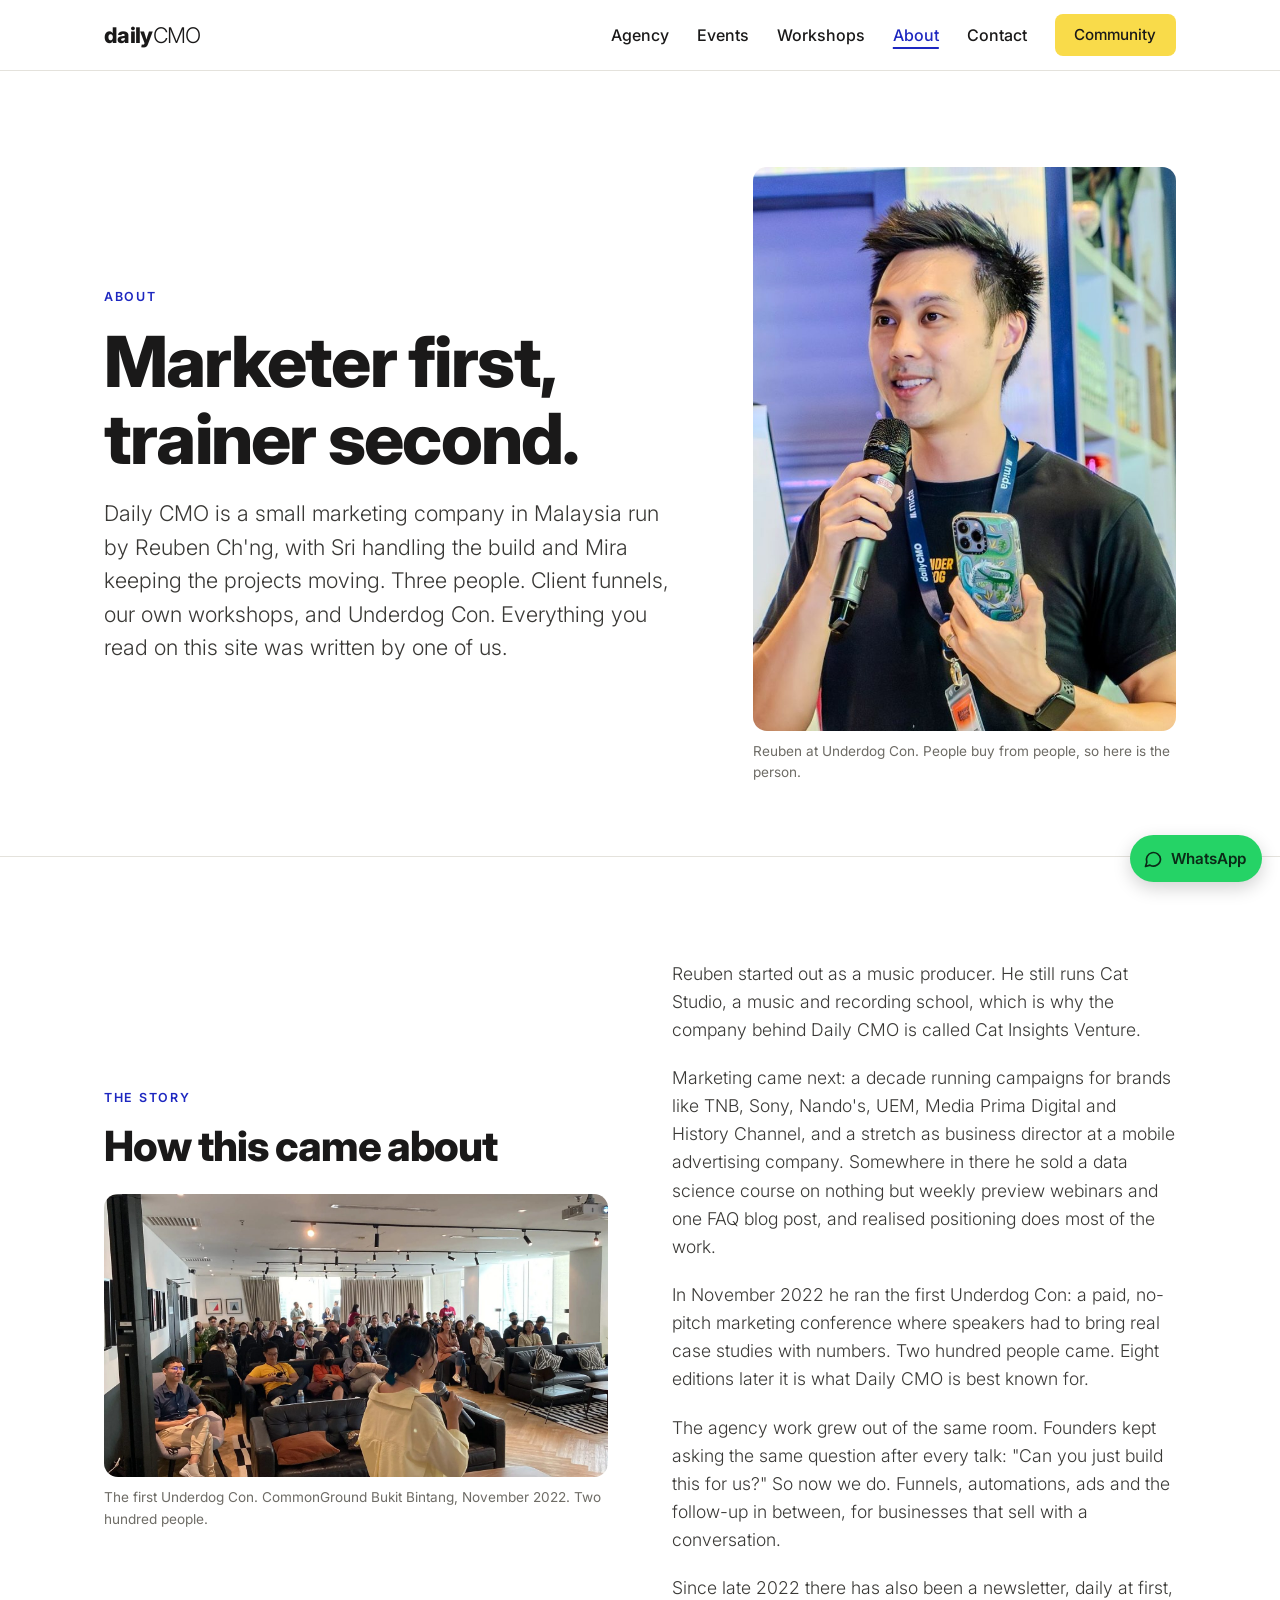
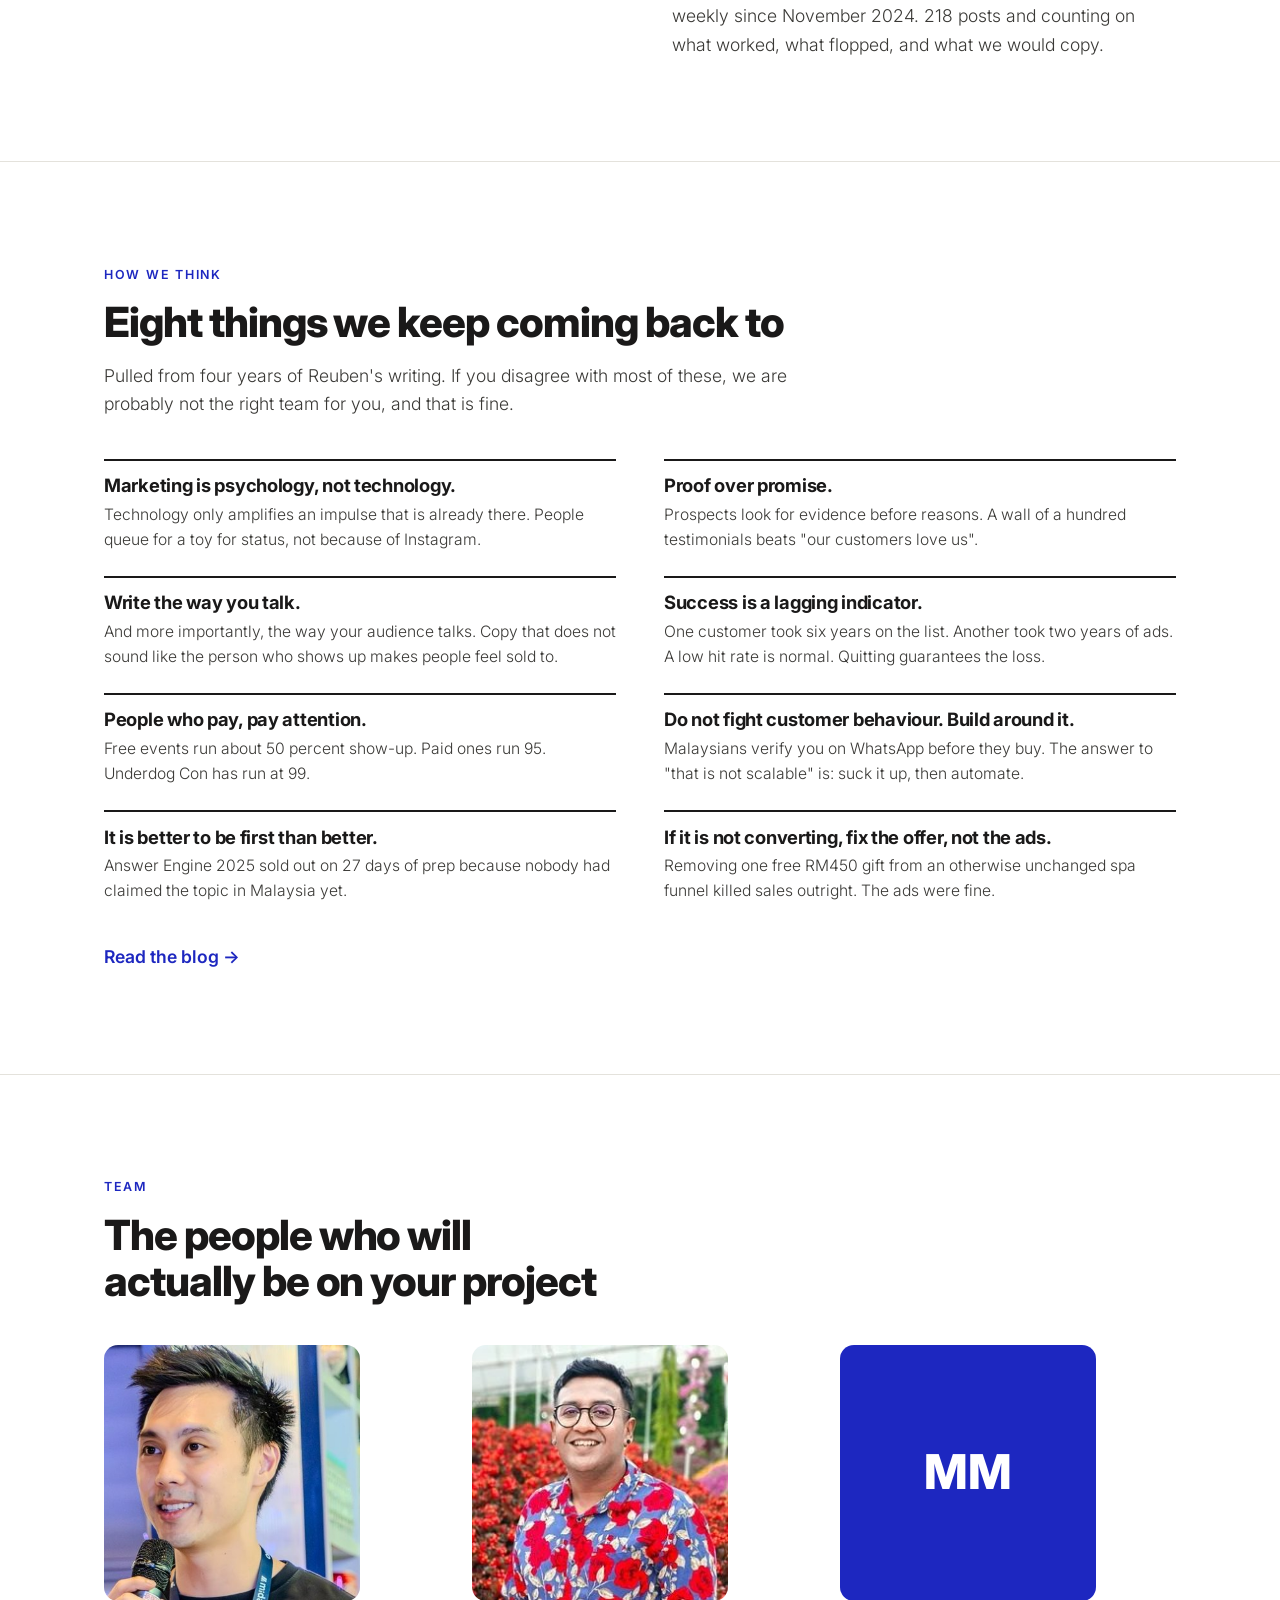
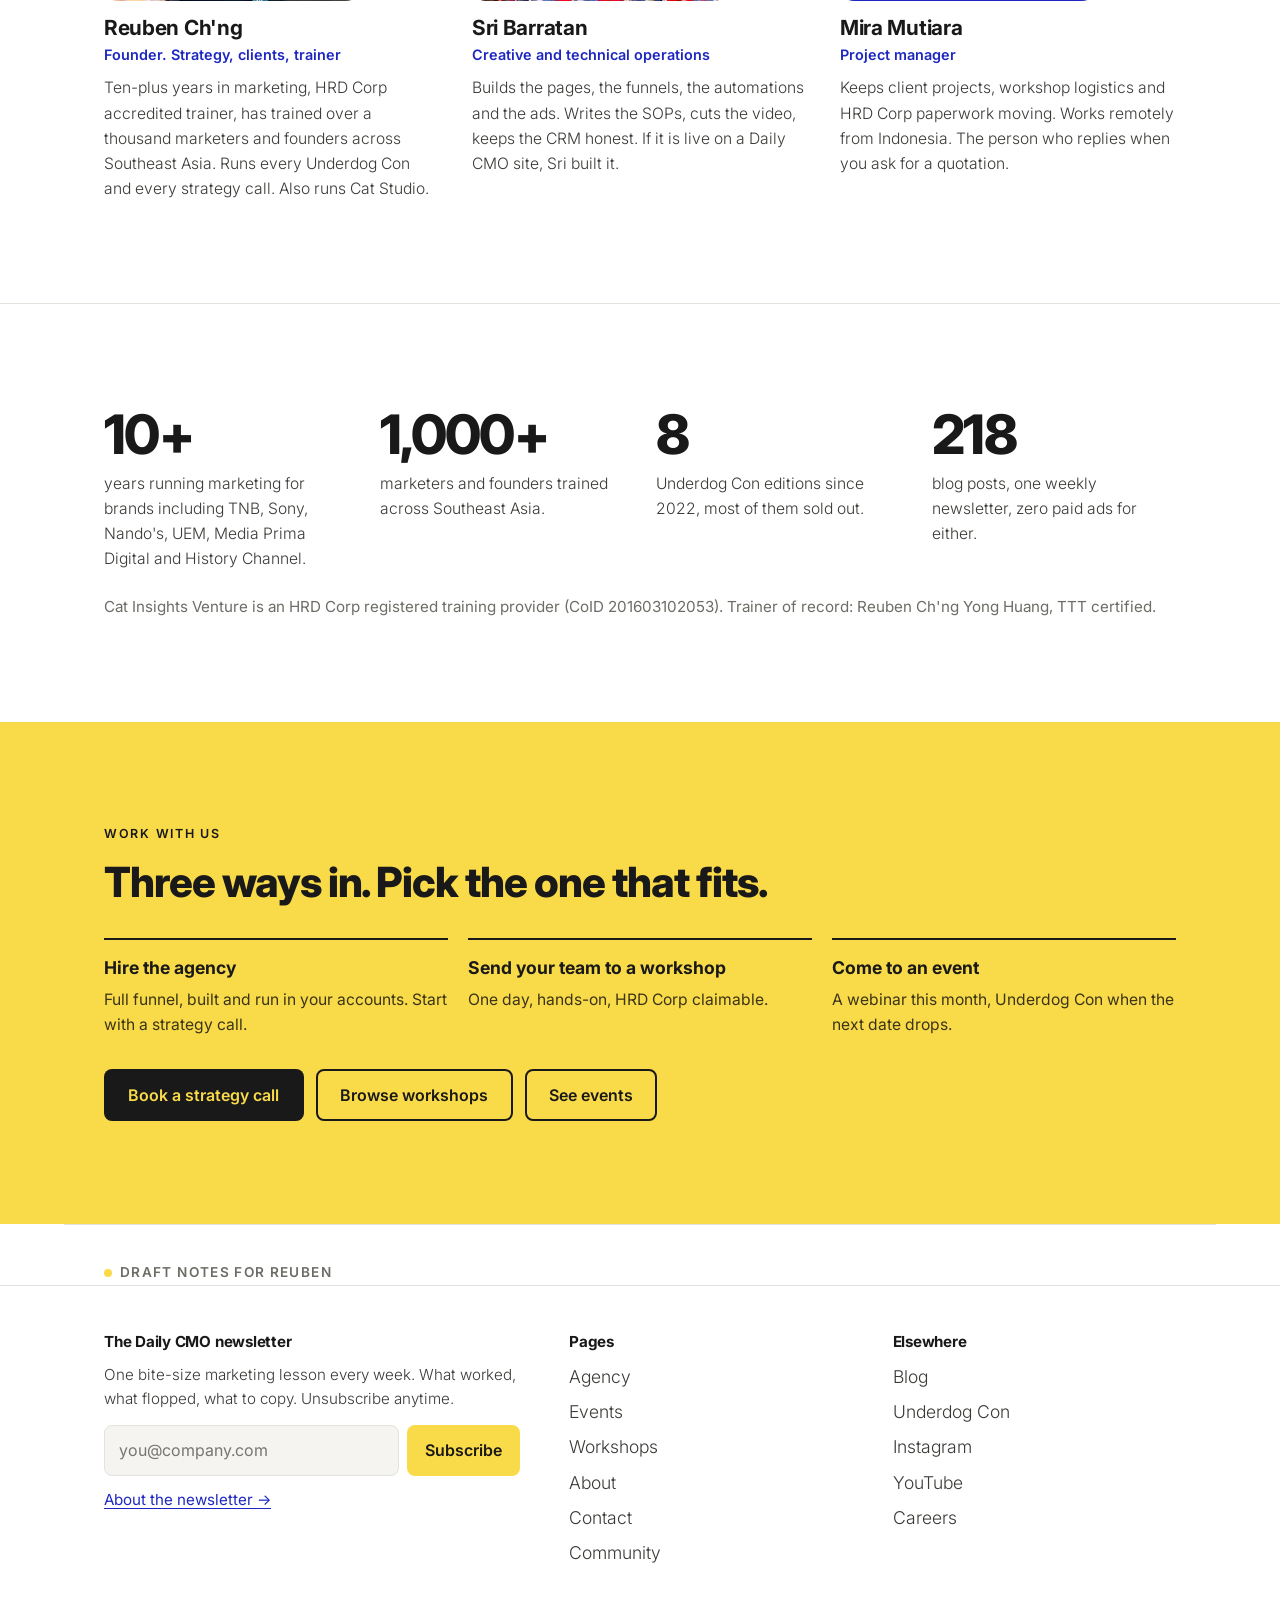
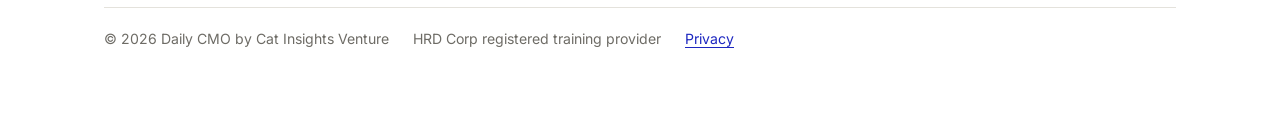
==== about.html @ 2d136c42 "Draft site v3: 8 pages, brand styles, photos" ====
<!doctype html>
<html lang="en">
<head>
<meta charset="utf-8">
<meta name="viewport" content="width=device-width, initial-scale=1">
<title>About | Daily CMO</title>
<meta name="description" content="Who runs Daily CMO, how we think about marketing, and why the same people who build your funnel are the ones who show up.">
<link rel="preconnect" href="https://fonts.googleapis.com"><link rel="preconnect" href="https://fonts.gstatic.com" crossorigin><link rel="stylesheet" href="https://fonts.googleapis.com/css2?family=Inter:wght@300;400;500;600;800&display=swap">
<link rel="stylesheet" href="assets/site.css">
</head>
<body>
<header class="nav">
  <div class="wrap nav-inner">
    <a class="brand" href="index.html" aria-label="Daily CMO home">daily<span>CMO</span></a>
    <button class="nav-toggle" id="navToggle" aria-expanded="false" aria-controls="navLinks">Menu</button>
    <ul class="nav-links" id="navLinks"><li><a href="agency.html">Agency</a></li><li><a href="events.html">Events</a></li><li><a href="workshops.html">Workshops</a></li><li><a href="about.html" aria-current="page">About</a></li><li><a href="contact.html">Contact</a></li><li><a class="btn btn-yellow" href="https://app.dailycmo.net/" target="_blank" rel="noopener">Community</a></li></ul>
  </div>
</header>
<main id="top">
<section class="page-hero">
  <div class="wrap hero-photo">
    <div>
      <span class="eyebrow">About</span>
      <h1>Marketer first, trainer second.</h1>
      <p class="lede">Daily CMO is a small marketing company in Malaysia run by Reuben Ch'ng, with Sri handling the build and Mira keeping the projects moving. Three people. Client funnels, our own workshops, and Underdog Con. Everything you read on this site was written by one of us.</p>
    </div>
    <div>
      <div class="photo r-3x4"><img src="assets/img/reuben-speaking-portrait.jpg" alt="Reuben Ch'ng on stage" loading="lazy"></div>
      <p class="caption">Reuben at Underdog Con. People buy from people, so here is the person.</p>
    </div>
  </div>
</section>

<!-- Story -->
<section>
  <div class="wrap two-col">
    <div>
      <span class="eyebrow">The story</span>
      <h2>How this came about</h2>
      <div class="photo r-16x9 mt-2"><img src="assets/img/underdog-2022.jpg" alt="The first Underdog Con, November 2022" loading="lazy"></div>
      <p class="caption">The first Underdog Con. CommonGround Bukit Bintang, November 2022. Two hundred people.</p>
    </div>
    <div class="stack light">
      <p>Reuben started out as a music producer. He still runs Cat Studio, a music and recording school, which is why the company behind Daily CMO is called Cat Insights Venture.</p>
      <p>Marketing came next: a decade running campaigns for brands like TNB, Sony, Nando's, UEM, Media Prima Digital and History Channel, and a stretch as business director at a mobile advertising company. Somewhere in there he sold a data science course on nothing but weekly preview webinars and one FAQ blog post, and realised positioning does most of the work.</p>
      <p>In November 2022 he ran the first Underdog Con: a paid, no-pitch marketing conference where speakers had to bring real case studies with numbers. Two hundred people came. Eight editions later it is what Daily CMO is best known for.</p>
      <p>The agency work grew out of the same room. Founders kept asking the same question after every talk: "Can you just build this for us?" So now we do. Funnels, automations, ads and the follow-up in between, for businesses that sell with a conversation.</p>
      <p>Since late 2022 there has also been a newsletter, daily at first, weekly since November 2024. 218 posts and counting on what worked, what flopped, and what we would copy.</p>
    </div>
  </div>
</section>

<!-- How we think -->
<section>
  <div class="wrap">
    <div class="reading">
      <span class="eyebrow">How we think</span>
      <h2>Eight things we keep coming back to</h2>
      <p class="light mt-1">Pulled from four years of Reuben's writing. If you disagree with most of these, we are probably not the right team for you, and that is fine.</p>
    </div>
    <div class="principles">
      <div><h3>Marketing is psychology, not technology.</h3><p>Technology only amplifies an impulse that is already there. People queue for a toy for status, not because of Instagram.</p></div>
      <div><h3>Proof over promise.</h3><p>Prospects look for evidence before reasons. A wall of a hundred testimonials beats "our customers love us".</p></div>
      <div><h3>Write the way you talk.</h3><p>And more importantly, the way your audience talks. Copy that does not sound like the person who shows up makes people feel sold to.</p></div>
      <div><h3>Success is a lagging indicator.</h3><p>One customer took six years on the list. Another took two years of ads. A low hit rate is normal. Quitting guarantees the loss.</p></div>
      <div><h3>People who pay, pay attention.</h3><p>Free events run about 50 percent show-up. Paid ones run 95. Underdog Con has run at 99.</p></div>
      <div><h3>Do not fight customer behaviour. Build around it.</h3><p>Malaysians verify you on WhatsApp before they buy. The answer to "that is not scalable" is: suck it up, then automate.</p></div>
      <div><h3>It is better to be first than better.</h3><p>Answer Engine 2025 sold out on 27 days of prep because nobody had claimed the topic in Malaysia yet.</p></div>
      <div><h3>If it is not converting, fix the offer, not the ads.</h3><p>Removing one free RM450 gift from an otherwise unchanged spa funnel killed sales outright. The ads were fine.</p></div>
    </div>
    <p class="mt-3"><a class="link-arrow" href="https://blog.dailycmo.net/" target="_blank" rel="noopener">Read the blog →</a></p>
  </div>
</section>

<!-- Team -->
<section>
  <div class="wrap">
    <div class="reading">
      <span class="eyebrow">Team</span>
      <h2>The people who will actually be on your project</h2>
    </div>
    <div class="team">
      <div class="member">
        <div class="photo r-1x1" style="max-width:16rem;"><img src="assets/img/reuben-face.jpg" alt="Reuben Ch'ng"></div>
        <h3>Reuben Ch'ng</h3>
        <p class="role">Founder. Strategy, clients, trainer</p>
        <p>Ten-plus years in marketing, HRD Corp accredited trainer, has trained over a thousand marketers and founders across Southeast Asia. Runs every Underdog Con and every strategy call. Also runs Cat Studio.</p>
      </div>
      <div class="member">
        <div class="photo r-1x1" style="max-width:16rem;"><img src="assets/img/sri-headshot.jpg" alt="Sri Barratan"></div>
        <h3>Sri Barratan</h3>
        <p class="role">Creative and technical operations</p>
        <p>Builds the pages, the funnels, the automations and the ads. Writes the SOPs, cuts the video, keeps the CRM honest. If it is live on a Daily CMO site, Sri built it.</p>
      </div>
      <div class="member">
        <div class="photo r-1x1" style="max-width:16rem; display:flex; align-items:center; justify-content:center; background:var(--blue); color:#fff; font-weight:800; font-size:3rem;">MM</div>
        <h3>Mira Mutiara</h3>
        <p class="role">Project manager</p>
        <p>Keeps client projects, workshop logistics and HRD Corp paperwork moving. Works remotely from Indonesia. The person who replies when you ask for a quotation.</p>
      </div>
    </div>
  </div>
</section>

<!-- Numbers -->
<section>
  <div class="wrap">
    <div class="proof" style="margin-top:0;">
      <div><div class="num">10+</div><p>years running marketing for brands including TNB, Sony, Nando's, UEM, Media Prima Digital and History Channel.</p></div>
      <div><div class="num">1,000+</div><p>marketers and founders trained across Southeast Asia.</p></div>
      <div><div class="num">8</div><p>Underdog Con editions since 2022, most of them sold out.</p></div>
      <div><div class="num">218</div><p>blog posts, one weekly newsletter, zero paid ads for either.</p></div>
    </div>
    <p class="small muted mt-2">Cat Insights Venture is an HRD Corp registered training provider (CoID 201603102053). Trainer of record: Reuben Ch'ng Yong Huang, TTT certified.</p>
  </div>
</section>

<section class="cta-band">
  <div class="wrap">
    <div class="reading">
      <span class="eyebrow">Work with us</span>
      <h2>Three ways in. Pick the one that fits.</h2>
    </div>
    <div class="steps">
      <div class="step"><b>Hire the agency</b><p>Full funnel, built and run in your accounts. Start with a strategy call.</p></div>
      <div class="step"><b>Send your team to a workshop</b><p>One day, hands-on, HRD Corp claimable.</p></div>
      <div class="step"><b>Come to an event</b><p>A webinar this month, Underdog Con when the next date drops.</p></div>
    </div>
    <div class="cta-row">
      <a class="btn btn-dark" href="https://tidycal.com/reuben/strategy-call" target="_blank" rel="noopener">Book a strategy call</a>
      <a class="btn btn-outline" href="workshops.html">Browse workshops</a>
      <a class="btn btn-outline" href="events.html">See events</a>
    </div>
  </div>
</section>

<div class="wrap notes">
  <details>
    <summary>Draft notes for Reuben</summary>
    <ul>
      <li><b>The story</b> is my draft from the blog and old bios. You said you would write this yourself. Treat it as a structure to react to.</li>
      <li><b>Reuben photos</b> are the Underdog lanyard shot from the WhatsApp workshop page. A newer proper headshot would help here and on the homepage.</li>
      <li><b>Mira</b> has initials until we get a photo.</li>
      <li><b>Team bios</b> are one paragraph each. Rewrite in your words.</li>
    </ul>
  </details>
</div>
</main>
<footer id="site-footer">
  <div class="wrap">
    <div class="foot">
      <div>
        <h3>The Daily CMO newsletter</h3>
        <p class="small light">One bite-size marketing lesson every week. What worked, what flopped, what to copy. Unsubscribe anytime.</p>
        <form class="news-form" data-sim="footNewsThanks" novalidate>
          <label for="footNewsEmail" style="position:absolute;left:-9999px;">Email</label>
          <input id="footNewsEmail" type="email" placeholder="you@company.com" autocomplete="email">
          <button class="btn btn-yellow" type="submit">Subscribe</button>
        </form>
        <p class="small muted" id="footNewsThanks" hidden style="margin-top:0.5rem;">Subscribed. The next one lands this week.</p>
        <p class="small" style="margin-top:0.75rem;"><a href="newsletter.html">About the newsletter →</a></p>
      </div>
      <div>
        <h3>Pages</h3>
        <ul>
          <li><a href="agency.html">Agency</a></li>
          <li><a href="events.html">Events</a></li>
          <li><a href="workshops.html">Workshops</a></li>
          <li><a href="about.html">About</a></li>
          <li><a href="contact.html">Contact</a></li>
          <li><a href="https://app.dailycmo.net/" target="_blank" rel="noopener">Community</a></li>
        </ul>
      </div>
      <div>
        <h3>Elsewhere</h3>
        <ul>
          <li><a href="https://blog.dailycmo.net/" target="_blank" rel="noopener">Blog</a></li>
          <li><a href="https://underdog.dailycmo.net/" target="_blank" rel="noopener">Underdog Con</a></li>
          <li><a href="https://www.instagram.com/daily.cmo/" target="_blank" rel="noopener">Instagram</a></li>
          <li><a href="https://www.youtube.com/channel/UCx18APgUeI3Ecvn-slOfWSg" target="_blank" rel="noopener">YouTube</a></li>
          <li><a href="https://dailycmo.net/careers/">Careers</a></li>
        </ul>
      </div>
    </div>
    <div class="legal">
      <span>© 2026 Daily CMO by Cat Insights Venture</span>
      <span>HRD Corp registered training provider</span>
      <span><a href="#">Privacy</a></span>
    </div>
  </div>
</footer>
<a class="wa" href="https://wa.me/601647207281" target="_blank" rel="noopener" aria-label="Chat with us on WhatsApp">
  <svg viewBox="0 0 24 24" fill="none" stroke="currentColor" stroke-width="2" stroke-linecap="round" stroke-linejoin="round" aria-hidden="true"><path d="M21 12a8.5 8.5 0 0 1-12.6 7.4L3 21l1.6-5.2A8.5 8.5 0 1 1 21 12z"/></svg>
  WhatsApp
</a>
<script src="assets/site.js"></script>
</body>
</html>
---- assets/site.css ----
/* ------------------------------------------------------------
   Daily CMO website — shared styles (draft, Sep 2026)
   Brand rules from Sidekick/knowledge/brand-visual-style.md + landing-page-design.md:
   Inter only. Heavy titles, light body. White editorial ground.
   Blue #1D27C0 for eyebrows, links, feature tiles. Yellow #F9DB4A only on the button you want clicked.
   Dark #1A1919 for text and the occasional dark block.
   ------------------------------------------------------------ */
:root {
  color-scheme: light;
  --ground: #FFFFFF;
  --ground-2: #F5F4F0;
  --ink: #1A1919;
  --body: #3A3936;
  --muted: #6E6C66;
  --rule: #E4E2DC;
  --blue: #1D27C0;
  --blue-hover: #1620A0;
  --blue-ink: #FFFFFF;
  --blue-soft: #C9CDFF;
  --blue-body: #E3E5FF;
  --blue-link: #1D27C0;
  --yellow: #F9DB4A;
  --yellow-hover: #F2CF25;
  --yellow-ink: #1A1919;
  --yellow-body: #3B3416;
  --dark: #1A1919;
  --dark-2: #262523;
  --on-dark: #FFFFFF;
  --on-dark-muted: #B9B6AE;
  --green: #25D366;
  --focus: #1D27C0;
  --wide: 72rem;
  --reading: 44rem;
  --font: "Inter", system-ui, -apple-system, "Segoe UI", Roboto, Arial, sans-serif;
}
* { box-sizing: border-box; }
[hidden] { display: none !important; }
html { scroll-behavior: smooth; }
body { margin: 0; background: var(--ground); color: var(--body); font-family: var(--font); font-size: 1.1rem; line-height: 1.6; font-weight: 400; -webkit-font-smoothing: antialiased; }
h1, h2, h3, h4 { color: var(--ink); margin: 0; line-height: 1.1; letter-spacing: -0.025em; text-wrap: balance; }
h1 { font-size: clamp(2.5rem, 6vw, 4.4rem); font-weight: 800; }
h2 { font-size: clamp(1.8rem, 3.6vw, 2.6rem); font-weight: 800; }
h3 { font-size: 1.3rem; font-weight: 700; letter-spacing: -0.015em; }
h4 { font-size: 1.05rem; font-weight: 700; letter-spacing: -0.01em; }
p { margin: 0; }
strong { color: var(--ink); font-weight: 600; }
a { color: var(--blue-link); text-decoration: underline; text-decoration-thickness: 1px; text-underline-offset: 3px; }
a:hover { text-decoration-thickness: 2px; }
:focus-visible { outline: 3px solid var(--focus); outline-offset: 3px; border-radius: 2px; }
img { max-width: 100%; height: auto; display: block; }

.wrap { width: 100%; max-width: var(--wide); margin-inline: auto; padding-inline: clamp(16px, 4vw, 40px); }
.reading { max-width: var(--reading); }
.eyebrow { display: block; font-size: 0.78rem; font-weight: 600; letter-spacing: 0.14em; text-transform: uppercase; color: var(--blue-link); margin-bottom: 1rem; }
.light { font-weight: 300; }
.muted { color: var(--muted); }
.small { font-size: 0.95rem; }
.lede { font-size: clamp(1.15rem, 2vw, 1.35rem); font-weight: 300; line-height: 1.55; }
.mt-1 { margin-top: 1rem; } .mt-2 { margin-top: 1.5rem; } .mt-3 { margin-top: 2.5rem; }
section { padding-block: clamp(3.5rem, 8vw, 6.5rem); border-top: 1px solid var(--rule); }
section.tight { padding-block: clamp(2rem, 5vw, 3.5rem); }
.stack { display: flex; flex-direction: column; gap: 1.25rem; }
.link-arrow { font-weight: 600; text-decoration: none; }
.link-arrow:hover { text-decoration: underline; }
.actions { display: flex; flex-wrap: wrap; gap: 0.75rem; }

/* Placeholder marker: anything Reuben or Sri still has to fill */
.ph { display: inline-block; font-size: 0.85rem; font-weight: 500; color: var(--muted); border: 1px dashed var(--yellow); border-radius: 6px; padding: 0.25rem 0.5rem; line-height: 1.4; }
.ph-block { display: block; padding: 0.7rem 0.9rem; }
.ph-img { display: flex; align-items: center; justify-content: center; text-align: center; background: var(--ground-2); border: 1px dashed var(--rule); border-radius: 10px; color: var(--muted); font-size: 0.9rem; aspect-ratio: 4 / 3; max-width: 100%; padding: 1rem; }
.ph-img.wide { aspect-ratio: 16 / 7; }
.ph-img.square { aspect-ratio: 1; }

/* Buttons */
.btn { display: inline-flex; align-items: center; justify-content: center; gap: 0.5rem; font-family: var(--font); font-weight: 600; font-size: 1rem; padding: 0.9rem 1.4rem; border-radius: 8px; border: 2px solid transparent; text-decoration: none; cursor: pointer; line-height: 1.2; transition: background 120ms ease, color 120ms ease, transform 120ms ease; }
.btn:active { transform: translateY(1px); }
.btn-yellow { background: var(--yellow); color: var(--yellow-ink); }
.btn-yellow:hover { background: var(--yellow-hover); color: var(--yellow-ink); }
.btn-outline { background: transparent; color: var(--ink); border-color: var(--ink); }
.btn-outline:hover { background: var(--ink); color: var(--ground); }
.btn-white { background: #FFFFFF; color: var(--blue); }
.btn-white:hover { background: #EEF0FF; color: var(--blue); }
.btn-blue { background: var(--blue); color: #FFFFFF; }
.btn-blue:hover { background: var(--blue-hover); color: #FFFFFF; }
.btn-dark { background: var(--ink); color: var(--ground); }
.btn-dark:hover { background: #000; color: #fff; }
.btn-sm { padding: 0.6rem 1rem; font-size: 0.92rem; }

/* Nav */
.nav { position: sticky; top: env(safe-area-inset-top, 0px); z-index: 20; background: var(--ground); border-bottom: 1px solid var(--rule); }
.nav-inner { display: flex; align-items: center; justify-content: space-between; gap: 1rem; padding-block: 0.9rem; }
.brand { font-weight: 800; font-size: 1.35rem; color: var(--ink); text-decoration: none; letter-spacing: -0.03em; }
.brand span { font-weight: 300; }
.nav-links { display: flex; align-items: center; gap: 1.75rem; list-style: none; margin: 0; padding: 0; }
.nav-links a { color: var(--ink); text-decoration: none; font-weight: 500; font-size: 1rem; }
.nav-links a:hover, .nav-links a[aria-current="page"] { color: var(--blue-link); }
.nav-links a[aria-current="page"] { text-decoration: underline; text-underline-offset: 6px; text-decoration-thickness: 2px; }
.nav-links .btn { padding: 0.6rem 1.1rem; font-size: 0.95rem; }
.nav-links .btn:hover { color: var(--yellow-ink); text-decoration: none; }
.nav-toggle { display: none; background: none; border: 2px solid var(--ink); color: var(--ink); border-radius: 8px; padding: 0.45rem 0.8rem; font: inherit; font-weight: 600; cursor: pointer; }
@media (max-width: 800px) {
  .nav-toggle { display: inline-block; }
  .nav-links { display: none; position: absolute; left: 0; right: 0; top: 100%; flex-direction: column; align-items: flex-start; gap: 0; background: var(--ground); border-bottom: 1px solid var(--rule); padding: 0.5rem clamp(16px, 4vw, 40px) 1.25rem; }
  .nav-links.open { display: flex; }
  .nav-links li { width: 100%; }
  .nav-links a { display: block; padding: 0.8rem 0; font-size: 1.1rem; }
  .nav-links .btn { margin-top: 0.5rem; display: inline-flex; }
}

/* Page hero (inner pages) */
.page-hero { border-top: 0; padding-block: clamp(3rem, 8vw, 6rem) clamp(2.5rem, 6vw, 4.5rem); }
.page-hero .lede { max-width: 40rem; margin-top: 1.25rem; }
.page-hero .actions { margin-top: 1.75rem; }

/* Home hero: copy left, opt-in card right */
.hero { border-top: 0; padding-block: clamp(3.5rem, 9vw, 7rem) clamp(3rem, 7vw, 5.5rem); }
.hero-grid { display: grid; grid-template-columns: minmax(0, 1.25fr) minmax(0, 1fr); gap: clamp(2rem, 6vw, 5rem); align-items: center; }
@media (max-width: 900px) { .hero-grid { grid-template-columns: 1fr; } }
.hero .stack { gap: 1.5rem; }
.hero .lede { max-width: 38rem; }

/* Opt-in card */
.optin { background: var(--ground-2); border: 1px solid var(--rule); border-radius: 12px; padding: clamp(1.4rem, 3vw, 2rem); }
.optin h2 { font-size: 1.6rem; }
.optin ul { margin: 0; padding-left: 1.15rem; }
.optin li { margin-block: 0.25rem; font-weight: 300; font-size: 0.98rem; }
.optin form { display: flex; flex-direction: column; gap: 0.9rem; }
.optin .btn { align-self: flex-start; }
.trust { display: flex; flex-direction: column; gap: 0.25rem; font-size: 0.88rem; color: var(--muted); }
.trust span::before { content: "✓"; color: var(--blue-link); font-weight: 700; margin-right: 0.5rem; }

/* Forms */
form { display: flex; flex-direction: column; gap: 0.9rem; }
.field { display: flex; flex-direction: column; gap: 0.35rem; }
.field label { font-size: 0.88rem; font-weight: 600; color: var(--ink); }
.field input, .field select, .field textarea { font: inherit; font-size: 1rem; padding: 0.8rem 0.9rem; border-radius: 8px; border: 1.5px solid var(--rule); background: var(--ground); color: var(--ink); width: 100%; }
.field textarea { min-height: 7rem; resize: vertical; }
.field input:focus, .field select:focus, .field textarea:focus { border-color: var(--focus); outline: none; box-shadow: 0 0 0 3px color-mix(in srgb, var(--focus) 22%, transparent); }
.field-row { display: grid; grid-template-columns: 1fr 1fr; gap: 0.9rem; }
@media (max-width: 560px) { .field-row { grid-template-columns: 1fr; } }
.checks { display: flex; flex-direction: column; gap: 0.5rem; font-size: 0.98rem; }
.checks label { display: flex; gap: 0.6rem; align-items: flex-start; font-weight: 300; cursor: pointer; }
.checks input { margin-top: 0.3rem; accent-color: var(--blue); }
.form-card { background: var(--ground-2); border: 1px solid var(--rule); border-radius: 12px; padding: clamp(1.4rem, 3vw, 2rem); }
.form-note { font-size: 0.9rem; color: var(--muted); }

/* Logo strip */
.logos { padding-block: 2rem; }
.logo-row { display: flex; flex-wrap: wrap; gap: 0.6rem 2.25rem; align-items: baseline; margin-top: 0.5rem; }
.logo-row span { font-weight: 700; font-size: 1.05rem; color: var(--muted); white-space: nowrap; letter-spacing: -0.01em; }

/* Blue tiles */
.tiles { display: grid; grid-template-columns: 1fr 1fr; gap: 1.25rem; }
@media (max-width: 800px) { .tiles { grid-template-columns: 1fr; } }
.tile { background: var(--blue); color: var(--blue-body); border-radius: 14px; padding: clamp(1.6rem, 3.5vw, 2.5rem); display: flex; flex-direction: column; gap: 1rem; min-height: 20rem; }
.tile .eyebrow { color: var(--blue-soft); margin-bottom: 0; }
.tile h2 { color: #FFFFFF; }
.tile p { font-weight: 300; max-width: 34ch; }
.tile ul { list-style: none; margin: 0.25rem 0 0.5rem; padding: 0; }
.tile li { display: grid; grid-template-columns: 4.5rem 1fr; gap: 0.75rem; padding-block: 0.65rem; border-top: 1px solid rgba(255,255,255,0.18); font-size: 0.95rem; }
.tile li b { color: #FFFFFF; font-weight: 600; }
.tile li .when { color: var(--blue-soft); font-weight: 500; font-variant-numeric: tabular-nums; }
.tile .btn { margin-top: auto; align-self: flex-start; }

/* Definition-style list (Traffic / Pages / Follow-up / Sales) */
.funnel { display: grid; grid-template-columns: 9rem 1fr; gap: 0 1.5rem; margin-top: 2rem; border-top: 1px solid var(--rule); }
.funnel dt { font-weight: 800; color: var(--ink); font-size: 1.2rem; padding-block: 1.1rem; border-bottom: 1px solid var(--rule); }
.funnel dd { margin: 0; padding-block: 1.1rem; border-bottom: 1px solid var(--rule); font-weight: 300; }
@media (max-width: 560px) {
  .funnel { grid-template-columns: 1fr; }
  .funnel dt { padding-bottom: 0.2rem; border-bottom: 0; }
  .funnel dd { padding-top: 0; }
}

/* Numbered steps (real sequences only) */
.steps-list { list-style: none; margin: 2rem 0 0; padding: 0; counter-reset: step; display: grid; grid-template-columns: repeat(3, 1fr); gap: 1.5rem 2rem; }
@media (max-width: 900px) { .steps-list { grid-template-columns: 1fr 1fr; } }
@media (max-width: 560px) { .steps-list { grid-template-columns: 1fr; } }
.steps-list li { counter-increment: step; border-top: 2px solid var(--ink); padding-top: 0.9rem; }
.steps-list li::before { content: counter(step, decimal-leading-zero); display: block; font-size: 0.8rem; font-weight: 700; letter-spacing: 0.12em; color: var(--blue-link); margin-bottom: 0.5rem; }
.steps-list h3 { font-size: 1.1rem; margin-bottom: 0.35rem; }
.steps-list p { font-size: 0.98rem; font-weight: 300; }

/* Case studies */
.cases { display: grid; grid-template-columns: repeat(3, 1fr); gap: 1.75rem; margin-top: 2.5rem; }
@media (max-width: 900px) { .cases { grid-template-columns: 1fr; gap: 1.5rem; } }
.case { display: flex; flex-direction: column; gap: 0.7rem; padding-top: 1.1rem; border-top: 3px solid var(--ink); }
.case .who { font-size: 0.85rem; color: var(--muted); font-weight: 500; }
.case .stat { font-size: clamp(2.2rem, 4vw, 2.8rem); font-weight: 800; color: var(--ink); line-height: 1; letter-spacing: -0.03em; }
.case .stat small { display: block; font-size: 0.92rem; font-weight: 400; color: var(--muted); letter-spacing: 0; margin-top: 0.4rem; line-height: 1.4; }
.case p { font-size: 0.98rem; font-weight: 300; }
.case a { margin-top: auto; }


/* Case study covers: typographic, consistent, swappable for a real screenshot later */
.case-cover { aspect-ratio: 16 / 10; border-radius: 12px; padding: 1.25rem; display: flex; flex-direction: column; justify-content: space-between; margin-bottom: 0.9rem; overflow: hidden; position: relative; }
.case-cover .mark { font-weight: 800; font-size: clamp(1.4rem, 2.2vw, 1.85rem); letter-spacing: -0.03em; line-height: 1.05; text-wrap: balance; }
.case-cover .tag { font-size: 0.72rem; font-weight: 600; letter-spacing: 0.12em; text-transform: uppercase; opacity: 0.8; }
.case-cover::after { content: ""; position: absolute; right: -18%; bottom: -35%; width: 62%; aspect-ratio: 1; border-radius: 50%; background: currentColor; opacity: 0.08; }
.case-cover.c-blue { background: var(--blue); color: #FFFFFF; }
.case-cover.c-dark { background: var(--dark); color: var(--yellow); }
.case-cover.c-yellow { background: var(--yellow); color: var(--yellow-ink); }
.case-cover.c-grey { background: var(--ground-2); color: var(--ink); }
.case-cover.c-grey::after { opacity: 0.06; }
.case { border-top: 0; padding-top: 0; }

/* Proof numbers */
.proof { display: grid; grid-template-columns: repeat(4, 1fr); gap: 2rem; margin-top: 2.5rem; }
@media (max-width: 900px) { .proof { grid-template-columns: 1fr 1fr; } }
@media (max-width: 520px) { .proof { grid-template-columns: 1fr; } }
.proof .num { font-size: clamp(2.4rem, 4.5vw, 3.4rem); font-weight: 800; color: var(--ink); line-height: 1; letter-spacing: -0.03em; }
.proof p { margin-top: 0.6rem; font-weight: 300; font-size: 0.98rem; }

/* Quote */
.quote { max-width: 46rem; }
.quote blockquote { margin: 0; font-size: clamp(1.35rem, 2.6vw, 1.85rem); font-weight: 300; line-height: 1.35; color: var(--ink); letter-spacing: -0.01em; }
.quote figcaption { margin-top: 1rem; color: var(--muted); font-size: 0.95rem; }
.quotes-grid { display: grid; grid-template-columns: repeat(3, 1fr); gap: 1.5rem; margin-top: 2.5rem; }
@media (max-width: 900px) { .quotes-grid { grid-template-columns: 1fr; } }
.quotes-grid figure { margin: 0; background: var(--ground-2); border-radius: 12px; padding: 1.5rem; }
.quotes-grid blockquote { margin: 0; font-weight: 300; color: var(--ink); font-size: 1.05rem; line-height: 1.5; }
.quotes-grid figcaption { margin-top: 0.9rem; font-size: 0.9rem; color: var(--muted); }

/* FAQ */
.faq { margin-top: 1.5rem; border-top: 1px solid var(--rule); }
.faq details { border-bottom: 1px solid var(--rule); }
.faq summary { list-style: none; cursor: pointer; padding: 1.1rem 0; font-weight: 700; font-size: 1.15rem; color: var(--ink); display: flex; justify-content: space-between; align-items: center; gap: 1rem; }
.faq summary::-webkit-details-marker { display: none; }
.faq summary::after { content: "+"; font-weight: 300; font-size: 1.6rem; color: var(--muted); flex: none; }
.faq details[open] summary::after { content: "–"; }
.faq details p { padding-bottom: 1.25rem; max-width: 40rem; font-weight: 300; }

/* Event list (Basecamp classes style) */
.event-list { list-style: none; margin: 2rem 0 0; padding: 0; border-top: 1px solid var(--rule); }
.event-list li { display: grid; grid-template-columns: 7rem 1fr auto; gap: 1rem 1.5rem; align-items: center; padding-block: 1.25rem; border-bottom: 1px solid var(--rule); }
@media (max-width: 760px) { .event-list li { grid-template-columns: 1fr; gap: 0.5rem; } }
.event-list .date { font-weight: 800; color: var(--ink); font-size: 1.2rem; line-height: 1.1; letter-spacing: -0.02em; font-variant-numeric: tabular-nums; }
.event-list .date small { display: block; font-size: 0.8rem; font-weight: 600; color: var(--muted); letter-spacing: 0.08em; text-transform: uppercase; margin-top: 0.2rem; }
.event-list h3 { font-size: 1.15rem; }
.event-list .meta { font-size: 0.95rem; color: var(--muted); margin-top: 0.25rem; font-weight: 300; }
.event-list .tag { display: inline-block; font-size: 0.75rem; font-weight: 600; letter-spacing: 0.08em; text-transform: uppercase; color: var(--blue-link); margin-right: 0.5rem; }

/* Editions table */
.table-wrap { overflow-x: auto; margin-top: 2rem; }
table { width: 100%; border-collapse: collapse; font-size: 0.98rem; }
th, td { text-align: left; padding: 0.85rem 0.75rem; border-bottom: 1px solid var(--rule); vertical-align: top; }
th { font-size: 0.78rem; font-weight: 600; letter-spacing: 0.1em; text-transform: uppercase; color: var(--muted); }
td { font-weight: 300; }
td b { color: var(--ink); font-weight: 600; }
td:first-child { white-space: nowrap; font-variant-numeric: tabular-nums; }

/* Workshop cards */
.wcards { display: grid; grid-template-columns: 1fr 1fr; gap: 1.5rem; margin-top: 2.5rem; }
@media (max-width: 860px) { .wcards { grid-template-columns: 1fr; } }
.wcard { display: flex; flex-direction: column; gap: 0.9rem; background: var(--ground-2); border-radius: 14px; padding: clamp(1.5rem, 3vw, 2.25rem); }
.wcard.featured { background: var(--blue); color: var(--blue-body); }
.wcard.featured h3, .wcard.featured .meta b { color: #fff; }
.wcard.featured .eyebrow { color: var(--blue-soft); }
.wcard.featured .who { color: var(--blue-soft); }
.wcard .eyebrow { margin-bottom: 0; }
.wcard h3 { font-size: 1.5rem; }
.wcard .who { font-size: 0.9rem; color: var(--muted); font-weight: 500; }
.wcard p { font-weight: 300; }
.wcard .meta { display: grid; grid-template-columns: 1fr 1fr; gap: 0.5rem 1rem; font-size: 0.92rem; margin-top: 0.25rem; }
.wcard .meta b { display: block; font-weight: 600; color: var(--ink); }
.wcard .meta span { font-weight: 300; }
.wcard .actions { margin-top: auto; padding-top: 0.5rem; }

/* Team */
.team { display: grid; grid-template-columns: repeat(3, 1fr); gap: 2rem; margin-top: 2.5rem; }
@media (max-width: 860px) { .team { grid-template-columns: 1fr; } }
.member .ph-img { aspect-ratio: 1; max-width: 16rem; }
.member h3 { margin-top: 1rem; }
.member .role { font-size: 0.9rem; color: var(--blue-link); font-weight: 600; margin-top: 0.2rem; }
.member p { font-weight: 300; font-size: 0.98rem; margin-top: 0.6rem; }

/* Principles */
.principles { display: grid; grid-template-columns: 1fr 1fr; gap: 1.5rem 3rem; margin-top: 2.5rem; }
@media (max-width: 760px) { .principles { grid-template-columns: 1fr; } }
.principles div { border-top: 2px solid var(--ink); padding-top: 0.9rem; }
.principles h3 { font-size: 1.15rem; margin-bottom: 0.4rem; }
.principles p { font-weight: 300; font-size: 0.98rem; }

/* Two columns */
.two-col { display: grid; grid-template-columns: 1fr 1fr; gap: clamp(2rem, 5vw, 4rem); align-items: center; }
.two-col.top { align-items: start; }
@media (max-width: 860px) { .two-col { grid-template-columns: 1fr; } }

/* Info cards */
.info-cards { display: grid; grid-template-columns: repeat(3, 1fr); gap: 1.25rem; margin-top: 2rem; }
@media (max-width: 860px) { .info-cards { grid-template-columns: 1fr; } }
.info-card { background: var(--ground-2); border-radius: 12px; padding: 1.5rem; }
.info-card h3 { font-size: 1.1rem; margin-bottom: 0.4rem; }
.info-card p { font-size: 0.98rem; font-weight: 300; }
.info-card .btn { margin-top: 1rem; }


/* ---------- Photos ---------- */
.photo { border-radius: 14px; overflow: hidden; background: var(--ground-2); }
.two-col > .photo { align-self: stretch; aspect-ratio: auto; min-height: 22rem; }
@media (max-width: 860px) { .two-col > .photo { min-height: 0; aspect-ratio: 4 / 3; } }
.photo img { width: 100%; height: 100%; object-fit: cover; display: block; }
.photo.r-16x9 { aspect-ratio: 16 / 9; } .photo.r-4x3 { aspect-ratio: 4 / 3; } .photo.r-3x4 { aspect-ratio: 3 / 4; } .photo.r-1x1 { aspect-ratio: 1; } .photo.r-21x9 { aspect-ratio: 21 / 9; }
.caption { font-size: 0.85rem; color: var(--muted); margin-top: 0.6rem; }
.photo-band { padding-block: 0; border-top: 0; }
.photo-band .photo { border-radius: 16px; }
.mosaic { display: grid; grid-template-columns: 2fr 1fr 1fr; grid-auto-rows: 230px; gap: 0.75rem; margin-top: 2.5rem; }
.mosaic .photo { height: 100%; }
.mosaic .photo:first-child { grid-row: span 2; }
.mosaic .photo img { height: 100%; }
@media (max-width: 760px) { .mosaic { grid-template-columns: 1fr 1fr; grid-auto-rows: 150px; } .mosaic .photo:first-child { grid-column: span 2; grid-row: auto; } }
.avatar { width: 56px; height: 56px; border-radius: 50%; object-fit: cover; flex: none; }
.avatar.lg { width: 88px; height: 88px; }
.avatar.xl { width: 120px; height: 120px; }
.byline { display: flex; align-items: center; gap: 0.9rem; }
.byline b { display: block; color: var(--ink); font-weight: 600; }
.byline span { font-size: 0.9rem; color: var(--muted); }
.speakers { display: flex; flex-wrap: wrap; gap: 1.25rem 2rem; margin-top: 1.75rem; }
.speakers .byline { min-width: 14rem; }

/* Tile with a photo */
.tile .tile-photo { border-radius: 10px; overflow: hidden; aspect-ratio: 16 / 8; margin-top: 0.25rem; }
.tile .tile-photo img { width: 100%; height: 100%; object-fit: cover; display: block; }

/* Inner-page hero with photo */
.hero-photo { display: grid; grid-template-columns: minmax(0, 1.15fr) minmax(0, 0.85fr); gap: clamp(2rem, 6vw, 5rem); align-items: center; }
@media (max-width: 900px) { .hero-photo { grid-template-columns: 1fr; } }

/* Workshop card photo */
.wcard-photo { border-radius: 10px; overflow: hidden; aspect-ratio: 16 / 9; }
.wcard-photo img { width: 100%; height: 100%; object-fit: cover; display: block; }
.wcard .byline { margin-top: 0.25rem; }
.wcard.featured .byline b { color: #fff; } .wcard.featured .byline span { color: var(--blue-soft); }

/* Case study cards with a tonal panel instead of a missing number */
.case .result { font-size: 1.05rem; font-weight: 600; color: var(--ink); line-height: 1.35; }

/* Logo strip as neutral wordmarks until logo files arrive */
.logo-row span { font-size: 0.98rem; }

/* Notes for Reuben: the one place drafting comments live on a page */
.notes { border-top: 1px solid var(--rule); padding-block: 2rem 0; }
.notes details { max-width: var(--reading); }
.notes summary { cursor: pointer; font-size: 0.85rem; font-weight: 600; letter-spacing: 0.1em; text-transform: uppercase; color: var(--muted); list-style: none; display: inline-flex; align-items: center; gap: 0.5rem; }
.notes summary::-webkit-details-marker { display: none; }
.notes summary::before { content: ""; width: 8px; height: 8px; border-radius: 50%; background: var(--yellow); }
.notes ul { margin: 1rem 0 0; padding-left: 1.1rem; font-size: 0.92rem; color: var(--muted); display: flex; flex-direction: column; gap: 0.35rem; font-weight: 300; }
.notes li b { color: var(--body); font-weight: 600; }

/* Yellow CTA band */
.cta-band { background: var(--yellow); color: var(--yellow-body); border-top: 0; }
.cta-band .eyebrow { color: var(--yellow-ink); }
.cta-band h2 { color: var(--yellow-ink); }
.cta-band .lede { color: var(--yellow-body); }
.cta-band .btn-outline { border-color: var(--yellow-ink); color: var(--yellow-ink); }
.cta-band .btn-outline:hover { background: var(--yellow-ink); color: var(--yellow); }
.cta-band .btn-dark { background: var(--yellow-ink); color: var(--yellow); }
.cta-band .btn-dark:hover { background: #000; color: var(--yellow); }
.cta-band .steps { display: grid; grid-template-columns: repeat(3, 1fr); gap: 1.25rem; margin-top: 2rem; }
@media (max-width: 760px) { .cta-band .steps { grid-template-columns: 1fr; } }
.cta-band .step { border-top: 2px solid var(--yellow-ink); padding-top: 0.9rem; }
.cta-band .step b { display: block; color: var(--yellow-ink); font-weight: 700; margin-bottom: 0.3rem; }
.cta-band .step p { font-size: 0.98rem; font-weight: 400; }
.cta-row { display: flex; flex-wrap: wrap; gap: 0.75rem; margin-top: 2rem; }

/* Dark block */
.dark-block.two-col { align-items: start; }
.dark-block { background: var(--dark); color: var(--on-dark-muted); border-radius: 14px; padding: clamp(1.6rem, 3.5vw, 2.5rem); }
.dark-block h2, .dark-block h3 { color: var(--on-dark); }
.dark-block .eyebrow { color: var(--yellow); }
.dark-block p { font-weight: 300; }
.dark-block a:not(.btn) { color: var(--on-dark); }

/* Footer */
footer { border-top: 1px solid var(--rule); padding-block: 3rem 5.5rem; }
.foot { display: grid; grid-template-columns: 1.5fr 1fr 1fr; gap: 2.5rem; }
@media (max-width: 760px) { .foot { grid-template-columns: 1fr; } }
.foot h3 { font-size: 0.95rem; margin-bottom: 0.75rem; }
.foot ul { list-style: none; margin: 0; padding: 0; display: flex; flex-direction: column; gap: 0.45rem; }
.foot ul a { color: var(--body); text-decoration: none; font-weight: 300; }
.foot ul a:hover { color: var(--blue-link); text-decoration: underline; }
.news-form { flex-direction: row; gap: 0.5rem; margin-top: 0.85rem; max-width: 26rem; }
.news-form input { flex: 1; min-width: 0; font: inherit; font-size: 1rem; padding: 0.75rem 0.85rem; border-radius: 8px; border: 1.5px solid var(--rule); background: var(--ground-2); color: var(--ink); }
.news-form .btn { padding: 0.7rem 1rem; }
.legal { margin-top: 2.5rem; padding-top: 1.25rem; border-top: 1px solid var(--rule); font-size: 0.88rem; color: var(--muted); display: flex; flex-wrap: wrap; gap: 0.5rem 1.5rem; }

/* WhatsApp bubble: stays for now (15 Sep call). Planned to retire for form + calendar. */
.wa { position: fixed; right: 18px; bottom: calc(18px + env(safe-area-inset-bottom, 0px)); z-index: 30; display: inline-flex; align-items: center; gap: 0.5rem; background: var(--green); color: #0B2A17; text-decoration: none; font-weight: 600; font-size: 0.95rem; padding: 0.7rem 1rem 0.7rem 0.8rem; border-radius: 999px; box-shadow: 0 6px 18px rgba(0,0,0,0.18); }
.wa svg { width: 20px; height: 20px; }
.wa:hover { background: #1FBF5A; color: #0B2A17; }

/* Thank-you page */
.ty-card { background: var(--ground-2); border-radius: 14px; padding: clamp(1.5rem, 3vw, 2.25rem); }
.ty-cal { border: 1px solid var(--rule); border-radius: 12px; overflow: hidden; background: var(--ground); min-height: 20rem; display: flex; align-items: center; justify-content: center; text-align: center; padding: 1.5rem; color: var(--muted); }

@media (prefers-reduced-motion: reduce) { .btn { transition: none; } html { scroll-behavior: auto; } }
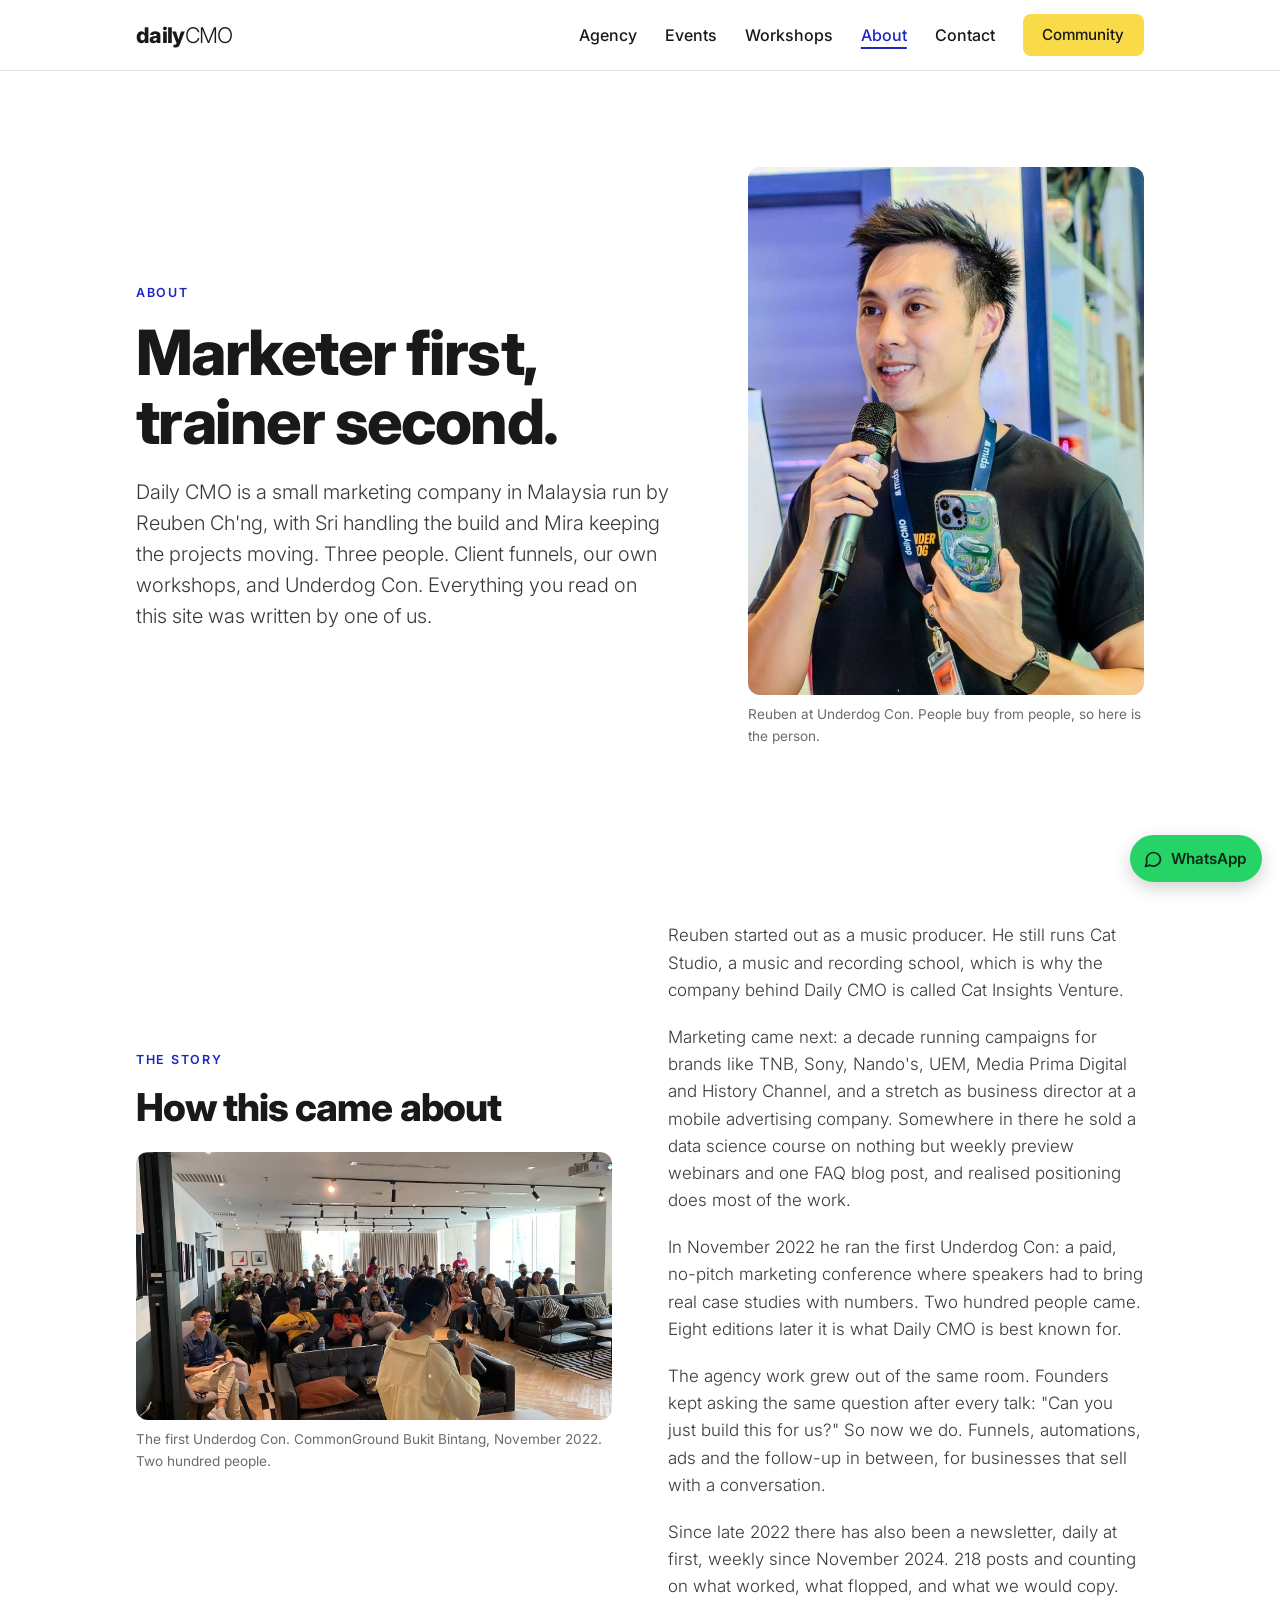
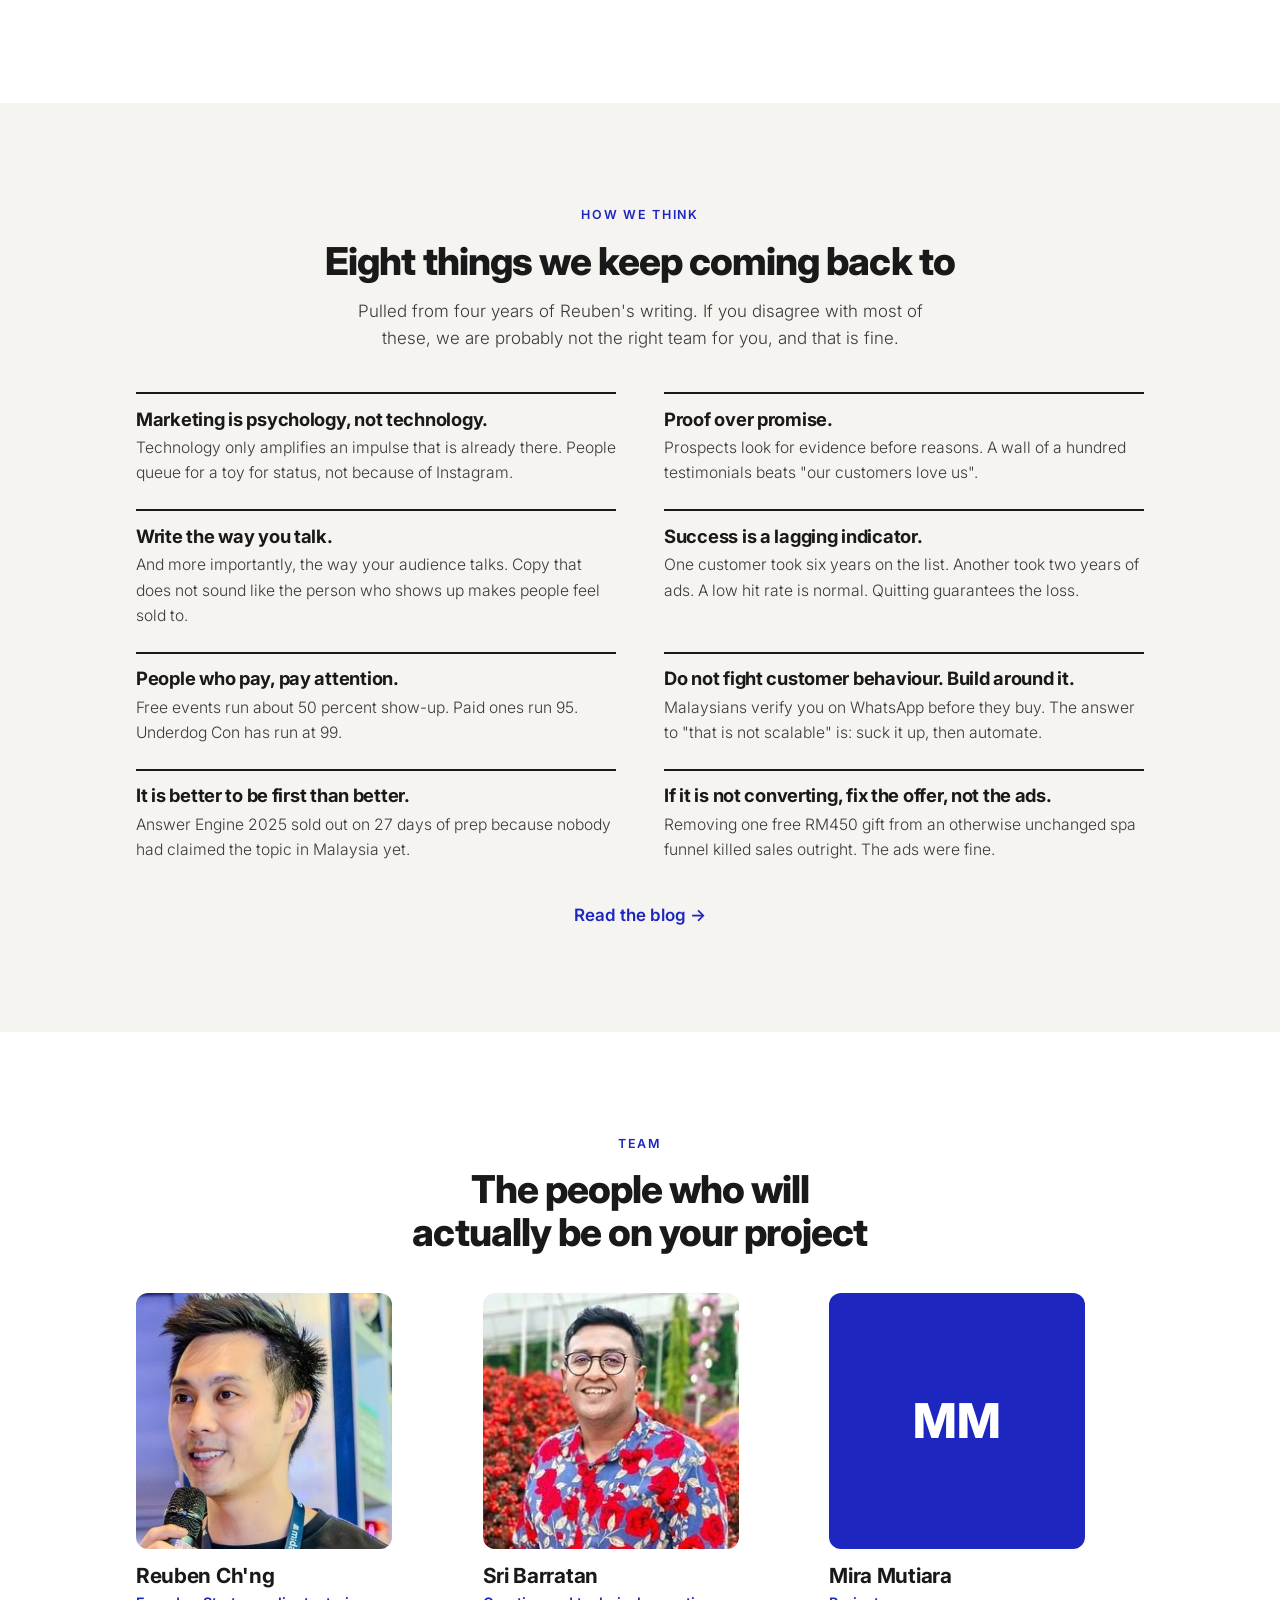
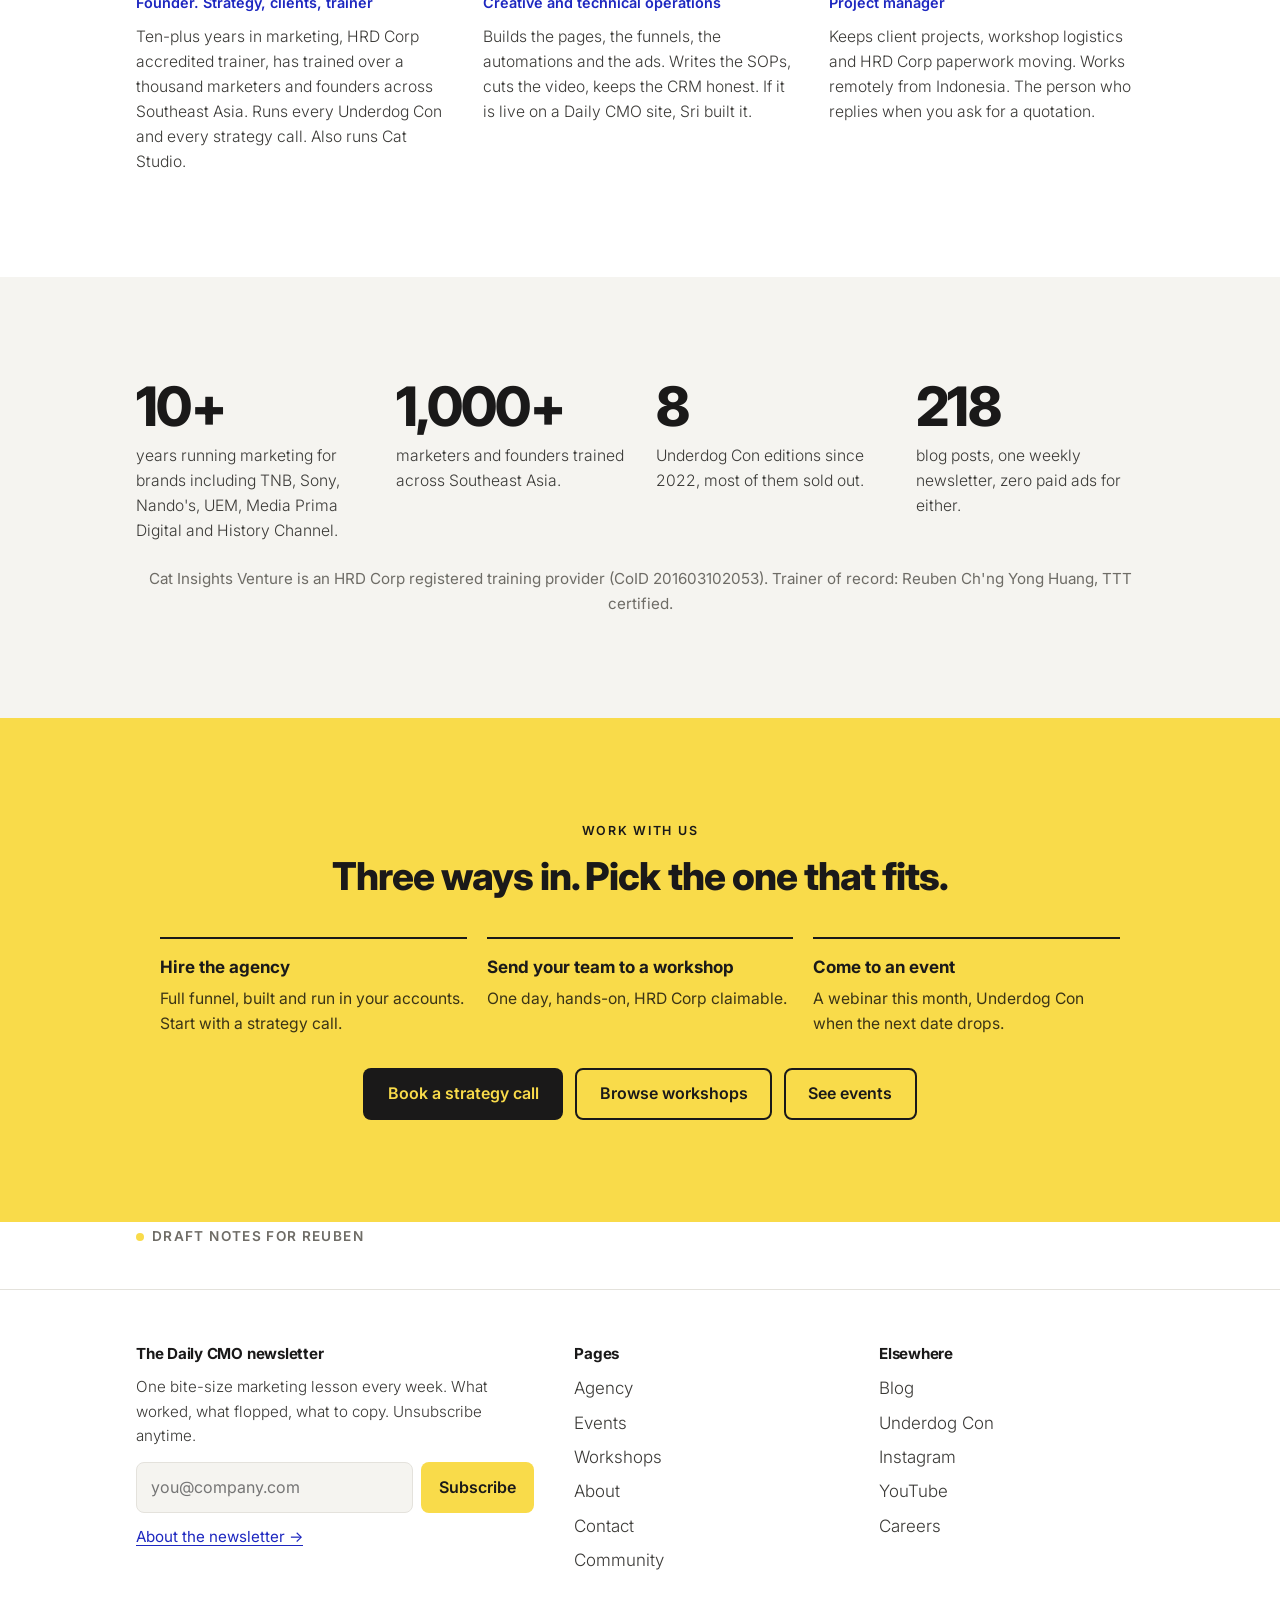
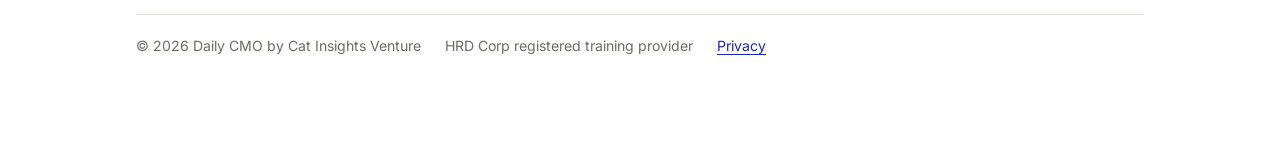
==== commit 9a218ca6: "v4: one container width, centred intros, uniform rhythm, case covers, light only" ====
--- a/about.html
+++ b/about.html
@@ -51,7 +51,7 @@
 </section>
 
 <!-- How we think -->
-<section>
+<section class="alt">
   <div class="wrap">
     <div class="reading">
       <span class="eyebrow">How we think</span>
@@ -103,7 +103,7 @@
 </section>
 
 <!-- Numbers -->
-<section>
+<section class="alt">
   <div class="wrap">
     <div class="proof" style="margin-top:0;">
       <div><div class="num">10+</div><p>years running marketing for brands including TNB, Sony, Nando's, UEM, Media Prima Digital and History Channel.</p></div>
--- a/assets/site.css
+++ b/assets/site.css
@@ -29,17 +29,20 @@
   --on-dark-muted: #B9B6AE;
   --green: #25D366;
   --focus: #1D27C0;
-  --wide: 72rem;
-  --reading: 44rem;
+  --wide: 68rem;
+  --reading: 42rem;
+  --section: clamp(4rem, 8vw, 6.5rem);
+  --gap: 2.5rem;
+  --r: 12px;
   --font: "Inter", system-ui, -apple-system, "Segoe UI", Roboto, Arial, sans-serif;
 }
 * { box-sizing: border-box; }
 [hidden] { display: none !important; }
 html { scroll-behavior: smooth; }
-body { margin: 0; background: var(--ground); color: var(--body); font-family: var(--font); font-size: 1.1rem; line-height: 1.6; font-weight: 400; -webkit-font-smoothing: antialiased; }
+body { margin: 0; background: var(--ground); color: var(--body); font-family: var(--font); font-size: 1.0625rem; line-height: 1.6; font-weight: 400; -webkit-font-smoothing: antialiased; }
 h1, h2, h3, h4 { color: var(--ink); margin: 0; line-height: 1.1; letter-spacing: -0.025em; text-wrap: balance; }
-h1 { font-size: clamp(2.5rem, 6vw, 4.4rem); font-weight: 800; }
-h2 { font-size: clamp(1.8rem, 3.6vw, 2.6rem); font-weight: 800; }
+h1 { font-size: clamp(2.4rem, 5.2vw, 3.9rem); font-weight: 800; }
+h2 { font-size: clamp(1.7rem, 3.2vw, 2.4rem); font-weight: 800; }
 h3 { font-size: 1.3rem; font-weight: 700; letter-spacing: -0.015em; }
 h4 { font-size: 1.05rem; font-weight: 700; letter-spacing: -0.01em; }
 p { margin: 0; }
@@ -51,14 +54,22 @@
 
 .wrap { width: 100%; max-width: var(--wide); margin-inline: auto; padding-inline: clamp(16px, 4vw, 40px); }
 .reading { max-width: var(--reading); }
+section > .wrap > .reading:first-child { margin-inline: auto; text-align: center; margin-bottom: var(--gap); }
+section > .wrap > .reading:first-child .eyebrow { margin-bottom: 0.9rem; }
+section > .wrap > .reading:first-child .lede, section > .wrap > .reading:first-child p { margin-inline: auto; max-width: 38rem; }
+section > .wrap > .reading:first-child .faq { text-align: left; }
+section > .wrap > .reading:first-child .actions { justify-content: center; }
+.page-hero > .wrap > .reading:first-child, .cta-band > .wrap > .reading:first-child { margin-bottom: 0; }
 .eyebrow { display: block; font-size: 0.78rem; font-weight: 600; letter-spacing: 0.14em; text-transform: uppercase; color: var(--blue-link); margin-bottom: 1rem; }
 .light { font-weight: 300; }
 .muted { color: var(--muted); }
 .small { font-size: 0.95rem; }
-.lede { font-size: clamp(1.15rem, 2vw, 1.35rem); font-weight: 300; line-height: 1.55; }
+.lede { font-size: clamp(1.1rem, 1.8vw, 1.25rem); font-weight: 300; line-height: 1.55; }
 .mt-1 { margin-top: 1rem; } .mt-2 { margin-top: 1.5rem; } .mt-3 { margin-top: 2.5rem; }
-section { padding-block: clamp(3.5rem, 8vw, 6.5rem); border-top: 1px solid var(--rule); }
+section { padding-block: var(--section); }
 section.tight { padding-block: clamp(2rem, 5vw, 3.5rem); }
+section.alt { background: var(--ground-2); }
+section.alt .info-card, section.alt .optin, section.alt .form-card, section.alt .quotes-grid figure, section.alt .tile-photo, section.alt .wcard:not(.featured) { background: var(--ground); }
 .stack { display: flex; flex-direction: column; gap: 1.25rem; }
 .link-arrow { font-weight: 600; text-decoration: none; }
 .link-arrow:hover { text-decoration: underline; }
@@ -67,7 +78,7 @@
 /* Placeholder marker: anything Reuben or Sri still has to fill */
 .ph { display: inline-block; font-size: 0.85rem; font-weight: 500; color: var(--muted); border: 1px dashed var(--yellow); border-radius: 6px; padding: 0.25rem 0.5rem; line-height: 1.4; }
 .ph-block { display: block; padding: 0.7rem 0.9rem; }
-.ph-img { display: flex; align-items: center; justify-content: center; text-align: center; background: var(--ground-2); border: 1px dashed var(--rule); border-radius: 10px; color: var(--muted); font-size: 0.9rem; aspect-ratio: 4 / 3; max-width: 100%; padding: 1rem; }
+.ph-img { display: flex; align-items: center; justify-content: center; text-align: center; background: var(--ground-2); border: 1px dashed var(--rule); border-radius: var(--r); color: var(--muted); font-size: 0.9rem; aspect-ratio: 4 / 3; max-width: 100%; padding: 1rem; }
 .ph-img.wide { aspect-ratio: 16 / 7; }
 .ph-img.square { aspect-ratio: 1; }
 
@@ -145,14 +156,14 @@
 .form-note { font-size: 0.9rem; color: var(--muted); }
 
 /* Logo strip */
-.logos { padding-block: 2rem; }
-.logo-row { display: flex; flex-wrap: wrap; gap: 0.6rem 2.25rem; align-items: baseline; margin-top: 0.5rem; }
+.logos { padding-block: 2.5rem; text-align: center; }
+.logo-row { display: flex; flex-wrap: wrap; justify-content: center; gap: 0.6rem 2.25rem; align-items: baseline; margin-top: 0.75rem; }
 .logo-row span { font-weight: 700; font-size: 1.05rem; color: var(--muted); white-space: nowrap; letter-spacing: -0.01em; }
 
 /* Blue tiles */
 .tiles { display: grid; grid-template-columns: 1fr 1fr; gap: 1.25rem; }
 @media (max-width: 800px) { .tiles { grid-template-columns: 1fr; } }
-.tile { background: var(--blue); color: var(--blue-body); border-radius: 14px; padding: clamp(1.6rem, 3.5vw, 2.5rem); display: flex; flex-direction: column; gap: 1rem; min-height: 20rem; }
+.tile { background: var(--blue); color: var(--blue-body); border-radius: var(--r); padding: clamp(1.6rem, 3vw, 2.25rem); display: flex; flex-direction: column; gap: 1rem; }
 .tile .eyebrow { color: var(--blue-soft); margin-bottom: 0; }
 .tile h2 { color: #FFFFFF; }
 .tile p { font-weight: 300; max-width: 34ch; }
@@ -163,7 +174,8 @@
 .tile .btn { margin-top: auto; align-self: flex-start; }
 
 /* Definition-style list (Traffic / Pages / Follow-up / Sales) */
-.funnel { display: grid; grid-template-columns: 9rem 1fr; gap: 0 1.5rem; margin-top: 2rem; border-top: 1px solid var(--rule); }
+.funnel { display: grid; grid-template-columns: 9rem 1fr; gap: 0 1.5rem; margin-top: 0; border-top: 1px solid var(--rule); }
+.funnel.reading { margin-inline: auto; }
 .funnel dt { font-weight: 800; color: var(--ink); font-size: 1.2rem; padding-block: 1.1rem; border-bottom: 1px solid var(--rule); }
 .funnel dd { margin: 0; padding-block: 1.1rem; border-bottom: 1px solid var(--rule); font-weight: 300; }
 @media (max-width: 560px) {
@@ -173,7 +185,7 @@
 }
 
 /* Numbered steps (real sequences only) */
-.steps-list { list-style: none; margin: 2rem 0 0; padding: 0; counter-reset: step; display: grid; grid-template-columns: repeat(3, 1fr); gap: 1.5rem 2rem; }
+.steps-list { list-style: none; margin: 0; padding: 0; counter-reset: step; display: grid; grid-template-columns: repeat(3, 1fr); gap: 1.5rem 2rem; }
 @media (max-width: 900px) { .steps-list { grid-template-columns: 1fr 1fr; } }
 @media (max-width: 560px) { .steps-list { grid-template-columns: 1fr; } }
 .steps-list li { counter-increment: step; border-top: 2px solid var(--ink); padding-top: 0.9rem; }
@@ -182,9 +194,9 @@
 .steps-list p { font-size: 0.98rem; font-weight: 300; }
 
 /* Case studies */
-.cases { display: grid; grid-template-columns: repeat(3, 1fr); gap: 1.75rem; margin-top: 2.5rem; }
+.cases { display: grid; grid-template-columns: repeat(3, 1fr); gap: 1.75rem; margin-top: 0; }
 @media (max-width: 900px) { .cases { grid-template-columns: 1fr; gap: 1.5rem; } }
-.case { display: flex; flex-direction: column; gap: 0.7rem; padding-top: 1.1rem; border-top: 3px solid var(--ink); }
+.case { display: flex; flex-direction: column; gap: 0.6rem; }
 .case .who { font-size: 0.85rem; color: var(--muted); font-weight: 500; }
 .case .stat { font-size: clamp(2.2rem, 4vw, 2.8rem); font-weight: 800; color: var(--ink); line-height: 1; letter-spacing: -0.03em; }
 .case .stat small { display: block; font-size: 0.92rem; font-weight: 400; color: var(--muted); letter-spacing: 0; margin-top: 0.4rem; line-height: 1.4; }
@@ -193,7 +205,7 @@
 
 
 /* Case study covers: typographic, consistent, swappable for a real screenshot later */
-.case-cover { aspect-ratio: 16 / 10; border-radius: 12px; padding: 1.25rem; display: flex; flex-direction: column; justify-content: space-between; margin-bottom: 0.9rem; overflow: hidden; position: relative; }
+.case-cover { aspect-ratio: 16 / 10; margin-bottom: 0.4rem; border-radius: 12px; padding: 1.25rem; display: flex; flex-direction: column; justify-content: space-between; margin-bottom: 0.9rem; overflow: hidden; position: relative; }
 .case-cover .mark { font-weight: 800; font-size: clamp(1.4rem, 2.2vw, 1.85rem); letter-spacing: -0.03em; line-height: 1.05; text-wrap: balance; }
 .case-cover .tag { font-size: 0.72rem; font-weight: 600; letter-spacing: 0.12em; text-transform: uppercase; opacity: 0.8; }
 .case-cover::after { content: ""; position: absolute; right: -18%; bottom: -35%; width: 62%; aspect-ratio: 1; border-radius: 50%; background: currentColor; opacity: 0.08; }
@@ -205,7 +217,7 @@
 .case { border-top: 0; padding-top: 0; }
 
 /* Proof numbers */
-.proof { display: grid; grid-template-columns: repeat(4, 1fr); gap: 2rem; margin-top: 2.5rem; }
+.proof { display: grid; grid-template-columns: repeat(4, 1fr); gap: 2rem; margin-top: 0; }
 @media (max-width: 900px) { .proof { grid-template-columns: 1fr 1fr; } }
 @media (max-width: 520px) { .proof { grid-template-columns: 1fr; } }
 .proof .num { font-size: clamp(2.4rem, 4.5vw, 3.4rem); font-weight: 800; color: var(--ink); line-height: 1; letter-spacing: -0.03em; }
@@ -215,14 +227,16 @@
 .quote { max-width: 46rem; }
 .quote blockquote { margin: 0; font-size: clamp(1.35rem, 2.6vw, 1.85rem); font-weight: 300; line-height: 1.35; color: var(--ink); letter-spacing: -0.01em; }
 .quote figcaption { margin-top: 1rem; color: var(--muted); font-size: 0.95rem; }
-.quotes-grid { display: grid; grid-template-columns: repeat(3, 1fr); gap: 1.5rem; margin-top: 2.5rem; }
+.quotes-grid { display: grid; grid-template-columns: repeat(3, 1fr); gap: 1.5rem; margin-top: 0; }
 @media (max-width: 900px) { .quotes-grid { grid-template-columns: 1fr; } }
 .quotes-grid figure { margin: 0; background: var(--ground-2); border-radius: 12px; padding: 1.5rem; }
 .quotes-grid blockquote { margin: 0; font-weight: 300; color: var(--ink); font-size: 1.05rem; line-height: 1.5; }
 .quotes-grid figcaption { margin-top: 0.9rem; font-size: 0.9rem; color: var(--muted); }
 
 /* FAQ */
-.faq { margin-top: 1.5rem; border-top: 1px solid var(--rule); }
+.faq { margin-top: 0; border-top: 1px solid var(--rule); text-align: left; }
+section > .wrap > p.mt-3, section > .wrap > p.mt-2, section > .wrap > p.small { text-align: center; }
+section > .wrap > p.reading { margin-inline: auto; }
 .faq details { border-bottom: 1px solid var(--rule); }
 .faq summary { list-style: none; cursor: pointer; padding: 1.1rem 0; font-weight: 700; font-size: 1.15rem; color: var(--ink); display: flex; justify-content: space-between; align-items: center; gap: 1rem; }
 .faq summary::-webkit-details-marker { display: none; }
@@ -231,7 +245,7 @@
 .faq details p { padding-bottom: 1.25rem; max-width: 40rem; font-weight: 300; }
 
 /* Event list (Basecamp classes style) */
-.event-list { list-style: none; margin: 2rem 0 0; padding: 0; border-top: 1px solid var(--rule); }
+.event-list { list-style: none; margin: 0; padding: 0; border-top: 1px solid var(--rule); }
 .event-list li { display: grid; grid-template-columns: 7rem 1fr auto; gap: 1rem 1.5rem; align-items: center; padding-block: 1.25rem; border-bottom: 1px solid var(--rule); }
 @media (max-width: 760px) { .event-list li { grid-template-columns: 1fr; gap: 0.5rem; } }
 .event-list .date { font-weight: 800; color: var(--ink); font-size: 1.2rem; line-height: 1.1; letter-spacing: -0.02em; font-variant-numeric: tabular-nums; }
@@ -241,7 +255,7 @@
 .event-list .tag { display: inline-block; font-size: 0.75rem; font-weight: 600; letter-spacing: 0.08em; text-transform: uppercase; color: var(--blue-link); margin-right: 0.5rem; }
 
 /* Editions table */
-.table-wrap { overflow-x: auto; margin-top: 2rem; }
+.table-wrap { overflow-x: auto; margin-top: 0; }
 table { width: 100%; border-collapse: collapse; font-size: 0.98rem; }
 th, td { text-align: left; padding: 0.85rem 0.75rem; border-bottom: 1px solid var(--rule); vertical-align: top; }
 th { font-size: 0.78rem; font-weight: 600; letter-spacing: 0.1em; text-transform: uppercase; color: var(--muted); }
@@ -250,9 +264,9 @@
 td:first-child { white-space: nowrap; font-variant-numeric: tabular-nums; }
 
 /* Workshop cards */
-.wcards { display: grid; grid-template-columns: 1fr 1fr; gap: 1.5rem; margin-top: 2.5rem; }
+.wcards { display: grid; grid-template-columns: 1fr 1fr; gap: 1.5rem; margin-top: 0; }
 @media (max-width: 860px) { .wcards { grid-template-columns: 1fr; } }
-.wcard { display: flex; flex-direction: column; gap: 0.9rem; background: var(--ground-2); border-radius: 14px; padding: clamp(1.5rem, 3vw, 2.25rem); }
+.wcard { display: flex; flex-direction: column; gap: 0.9rem; background: var(--ground-2); border-radius: var(--r); padding: clamp(1.5rem, 3vw, 2.25rem); }
 .wcard.featured { background: var(--blue); color: var(--blue-body); }
 .wcard.featured h3, .wcard.featured .meta b { color: #fff; }
 .wcard.featured .eyebrow { color: var(--blue-soft); }
@@ -267,7 +281,7 @@
 .wcard .actions { margin-top: auto; padding-top: 0.5rem; }
 
 /* Team */
-.team { display: grid; grid-template-columns: repeat(3, 1fr); gap: 2rem; margin-top: 2.5rem; }
+.team { display: grid; grid-template-columns: repeat(3, 1fr); gap: 2rem; margin-top: 0; }
 @media (max-width: 860px) { .team { grid-template-columns: 1fr; } }
 .member .ph-img { aspect-ratio: 1; max-width: 16rem; }
 .member h3 { margin-top: 1rem; }
@@ -275,19 +289,19 @@
 .member p { font-weight: 300; font-size: 0.98rem; margin-top: 0.6rem; }
 
 /* Principles */
-.principles { display: grid; grid-template-columns: 1fr 1fr; gap: 1.5rem 3rem; margin-top: 2.5rem; }
+.principles { display: grid; grid-template-columns: 1fr 1fr; gap: 1.5rem 3rem; margin-top: 0; }
 @media (max-width: 760px) { .principles { grid-template-columns: 1fr; } }
 .principles div { border-top: 2px solid var(--ink); padding-top: 0.9rem; }
 .principles h3 { font-size: 1.15rem; margin-bottom: 0.4rem; }
 .principles p { font-weight: 300; font-size: 0.98rem; }
 
 /* Two columns */
-.two-col { display: grid; grid-template-columns: 1fr 1fr; gap: clamp(2rem, 5vw, 4rem); align-items: center; }
+.two-col { display: grid; grid-template-columns: 1fr 1fr; gap: clamp(2rem, 5vw, 3.5rem); align-items: center; }
 .two-col.top { align-items: start; }
 @media (max-width: 860px) { .two-col { grid-template-columns: 1fr; } }
 
 /* Info cards */
-.info-cards { display: grid; grid-template-columns: repeat(3, 1fr); gap: 1.25rem; margin-top: 2rem; }
+.info-cards { display: grid; grid-template-columns: repeat(3, 1fr); gap: 1.25rem; margin-top: 0; }
 @media (max-width: 860px) { .info-cards { grid-template-columns: 1fr; } }
 .info-card { background: var(--ground-2); border-radius: 12px; padding: 1.5rem; }
 .info-card h3 { font-size: 1.1rem; margin-bottom: 0.4rem; }
@@ -296,15 +310,15 @@
 
 
 /* ---------- Photos ---------- */
-.photo { border-radius: 14px; overflow: hidden; background: var(--ground-2); }
+.photo { border-radius: var(--r); overflow: hidden; background: var(--ground-2); }
 .two-col > .photo { align-self: stretch; aspect-ratio: auto; min-height: 22rem; }
 @media (max-width: 860px) { .two-col > .photo { min-height: 0; aspect-ratio: 4 / 3; } }
 .photo img { width: 100%; height: 100%; object-fit: cover; display: block; }
 .photo.r-16x9 { aspect-ratio: 16 / 9; } .photo.r-4x3 { aspect-ratio: 4 / 3; } .photo.r-3x4 { aspect-ratio: 3 / 4; } .photo.r-1x1 { aspect-ratio: 1; } .photo.r-21x9 { aspect-ratio: 21 / 9; }
 .caption { font-size: 0.85rem; color: var(--muted); margin-top: 0.6rem; }
-.photo-band { padding-block: 0; border-top: 0; }
-.photo-band .photo { border-radius: 16px; }
-.mosaic { display: grid; grid-template-columns: 2fr 1fr 1fr; grid-auto-rows: 230px; gap: 0.75rem; margin-top: 2.5rem; }
+.photo-band { padding-block: 0 1rem; }
+.photo-band .photo { border-radius: var(--r); }
+.mosaic { display: grid; grid-template-columns: 2fr 1fr 1fr; grid-auto-rows: 230px; gap: 0.75rem; margin-top: 0; }
 .mosaic .photo { height: 100%; }
 .mosaic .photo:first-child { grid-row: span 2; }
 .mosaic .photo img { height: 100%; }
@@ -319,7 +333,7 @@
 .speakers .byline { min-width: 14rem; }
 
 /* Tile with a photo */
-.tile .tile-photo { border-radius: 10px; overflow: hidden; aspect-ratio: 16 / 8; margin-top: 0.25rem; }
+.tile .tile-photo { border-radius: var(--r); overflow: hidden; aspect-ratio: 16 / 8; margin-top: 0.25rem; }
 .tile .tile-photo img { width: 100%; height: 100%; object-fit: cover; display: block; }
 
 /* Inner-page hero with photo */
@@ -327,7 +341,7 @@
 @media (max-width: 900px) { .hero-photo { grid-template-columns: 1fr; } }
 
 /* Workshop card photo */
-.wcard-photo { border-radius: 10px; overflow: hidden; aspect-ratio: 16 / 9; }
+.wcard-photo { border-radius: var(--r); overflow: hidden; aspect-ratio: 16 / 9; }
 .wcard-photo img { width: 100%; height: 100%; object-fit: cover; display: block; }
 .wcard .byline { margin-top: 0.25rem; }
 .wcard.featured .byline b { color: #fff; } .wcard.featured .byline span { color: var(--blue-soft); }
@@ -339,7 +353,7 @@
 .logo-row span { font-size: 0.98rem; }
 
 /* Notes for Reuben: the one place drafting comments live on a page */
-.notes { border-top: 1px solid var(--rule); padding-block: 2rem 0; }
+.notes { padding-block: 0 2.5rem; }
 .notes details { max-width: var(--reading); }
 .notes summary { cursor: pointer; font-size: 0.85rem; font-weight: 600; letter-spacing: 0.1em; text-transform: uppercase; color: var(--muted); list-style: none; display: inline-flex; align-items: center; gap: 0.5rem; }
 .notes summary::-webkit-details-marker { display: none; }
@@ -348,7 +362,9 @@
 .notes li b { color: var(--body); font-weight: 600; }
 
 /* Yellow CTA band */
-.cta-band { background: var(--yellow); color: var(--yellow-body); border-top: 0; }
+.cta-band { background: var(--yellow); color: var(--yellow-body); text-align: center; }
+.cta-band .steps { text-align: left; max-width: 60rem; margin-inline: auto; }
+.cta-band .cta-row { justify-content: center; }
 .cta-band .eyebrow { color: var(--yellow-ink); }
 .cta-band h2 { color: var(--yellow-ink); }
 .cta-band .lede { color: var(--yellow-body); }
@@ -356,7 +372,7 @@
 .cta-band .btn-outline:hover { background: var(--yellow-ink); color: var(--yellow); }
 .cta-band .btn-dark { background: var(--yellow-ink); color: var(--yellow); }
 .cta-band .btn-dark:hover { background: #000; color: var(--yellow); }
-.cta-band .steps { display: grid; grid-template-columns: repeat(3, 1fr); gap: 1.25rem; margin-top: 2rem; }
+.cta-band .steps { display: grid; grid-template-columns: repeat(3, 1fr); gap: 1.25rem; margin-top: var(--gap); }
 @media (max-width: 760px) { .cta-band .steps { grid-template-columns: 1fr; } }
 .cta-band .step { border-top: 2px solid var(--yellow-ink); padding-top: 0.9rem; }
 .cta-band .step b { display: block; color: var(--yellow-ink); font-weight: 700; margin-bottom: 0.3rem; }
@@ -365,14 +381,14 @@
 
 /* Dark block */
 .dark-block.two-col { align-items: start; }
-.dark-block { background: var(--dark); color: var(--on-dark-muted); border-radius: 14px; padding: clamp(1.6rem, 3.5vw, 2.5rem); }
+.dark-block { background: var(--dark); color: var(--on-dark-muted); border-radius: var(--r); padding: clamp(1.6rem, 3.5vw, 2.5rem); }
 .dark-block h2, .dark-block h3 { color: var(--on-dark); }
 .dark-block .eyebrow { color: var(--yellow); }
 .dark-block p { font-weight: 300; }
 .dark-block a:not(.btn) { color: var(--on-dark); }
 
 /* Footer */
-footer { border-top: 1px solid var(--rule); padding-block: 3rem 5.5rem; }
+footer { border-top: 1px solid var(--rule); padding-block: 3.5rem 5.5rem; }
 .foot { display: grid; grid-template-columns: 1.5fr 1fr 1fr; gap: 2.5rem; }
 @media (max-width: 760px) { .foot { grid-template-columns: 1fr; } }
 .foot h3 { font-size: 0.95rem; margin-bottom: 0.75rem; }
@@ -390,7 +406,7 @@
 .wa:hover { background: #1FBF5A; color: #0B2A17; }
 
 /* Thank-you page */
-.ty-card { background: var(--ground-2); border-radius: 14px; padding: clamp(1.5rem, 3vw, 2.25rem); }
+.ty-card { background: var(--ground-2); border-radius: var(--r); padding: clamp(1.5rem, 3vw, 2.25rem); }
 .ty-cal { border: 1px solid var(--rule); border-radius: 12px; overflow: hidden; background: var(--ground); min-height: 20rem; display: flex; align-items: center; justify-content: center; text-align: center; padding: 1.5rem; color: var(--muted); }
 
 @media (prefers-reduced-motion: reduce) { .btn { transition: none; } html { scroll-behavior: auto; } }
